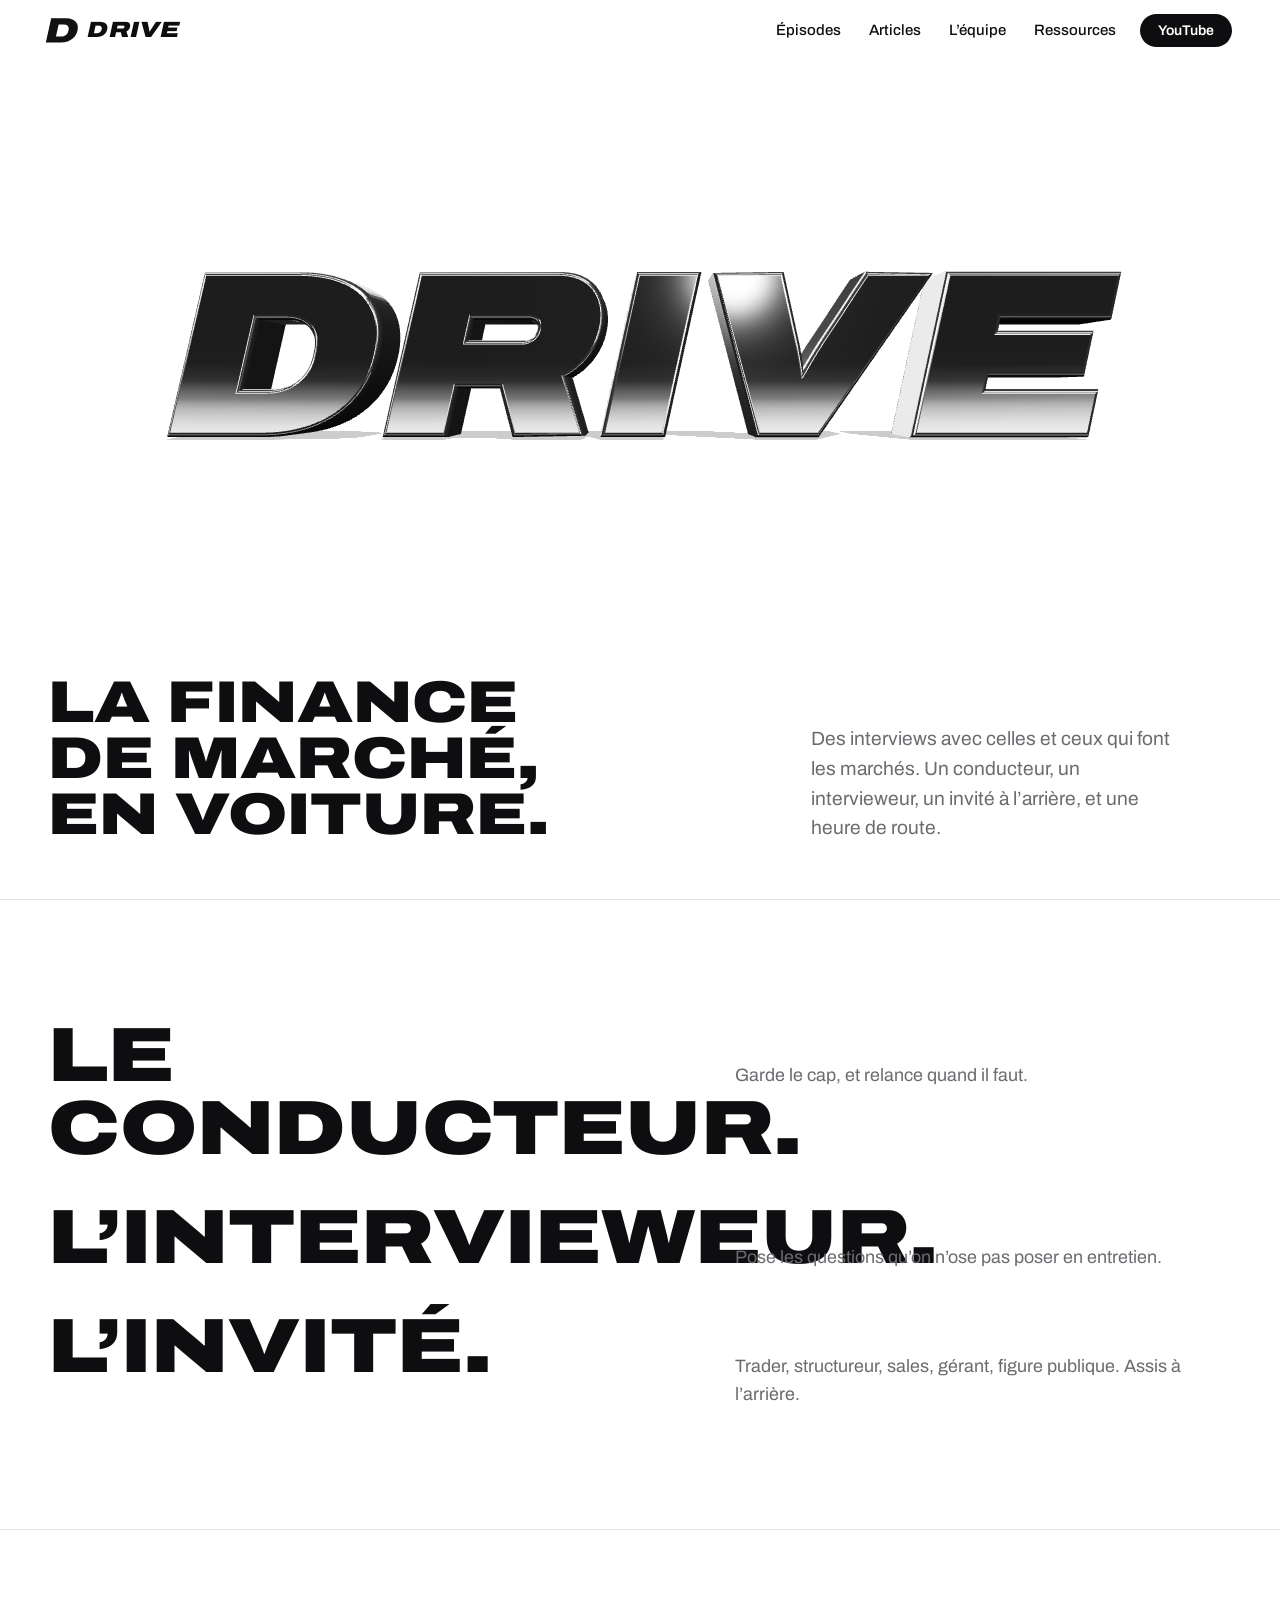
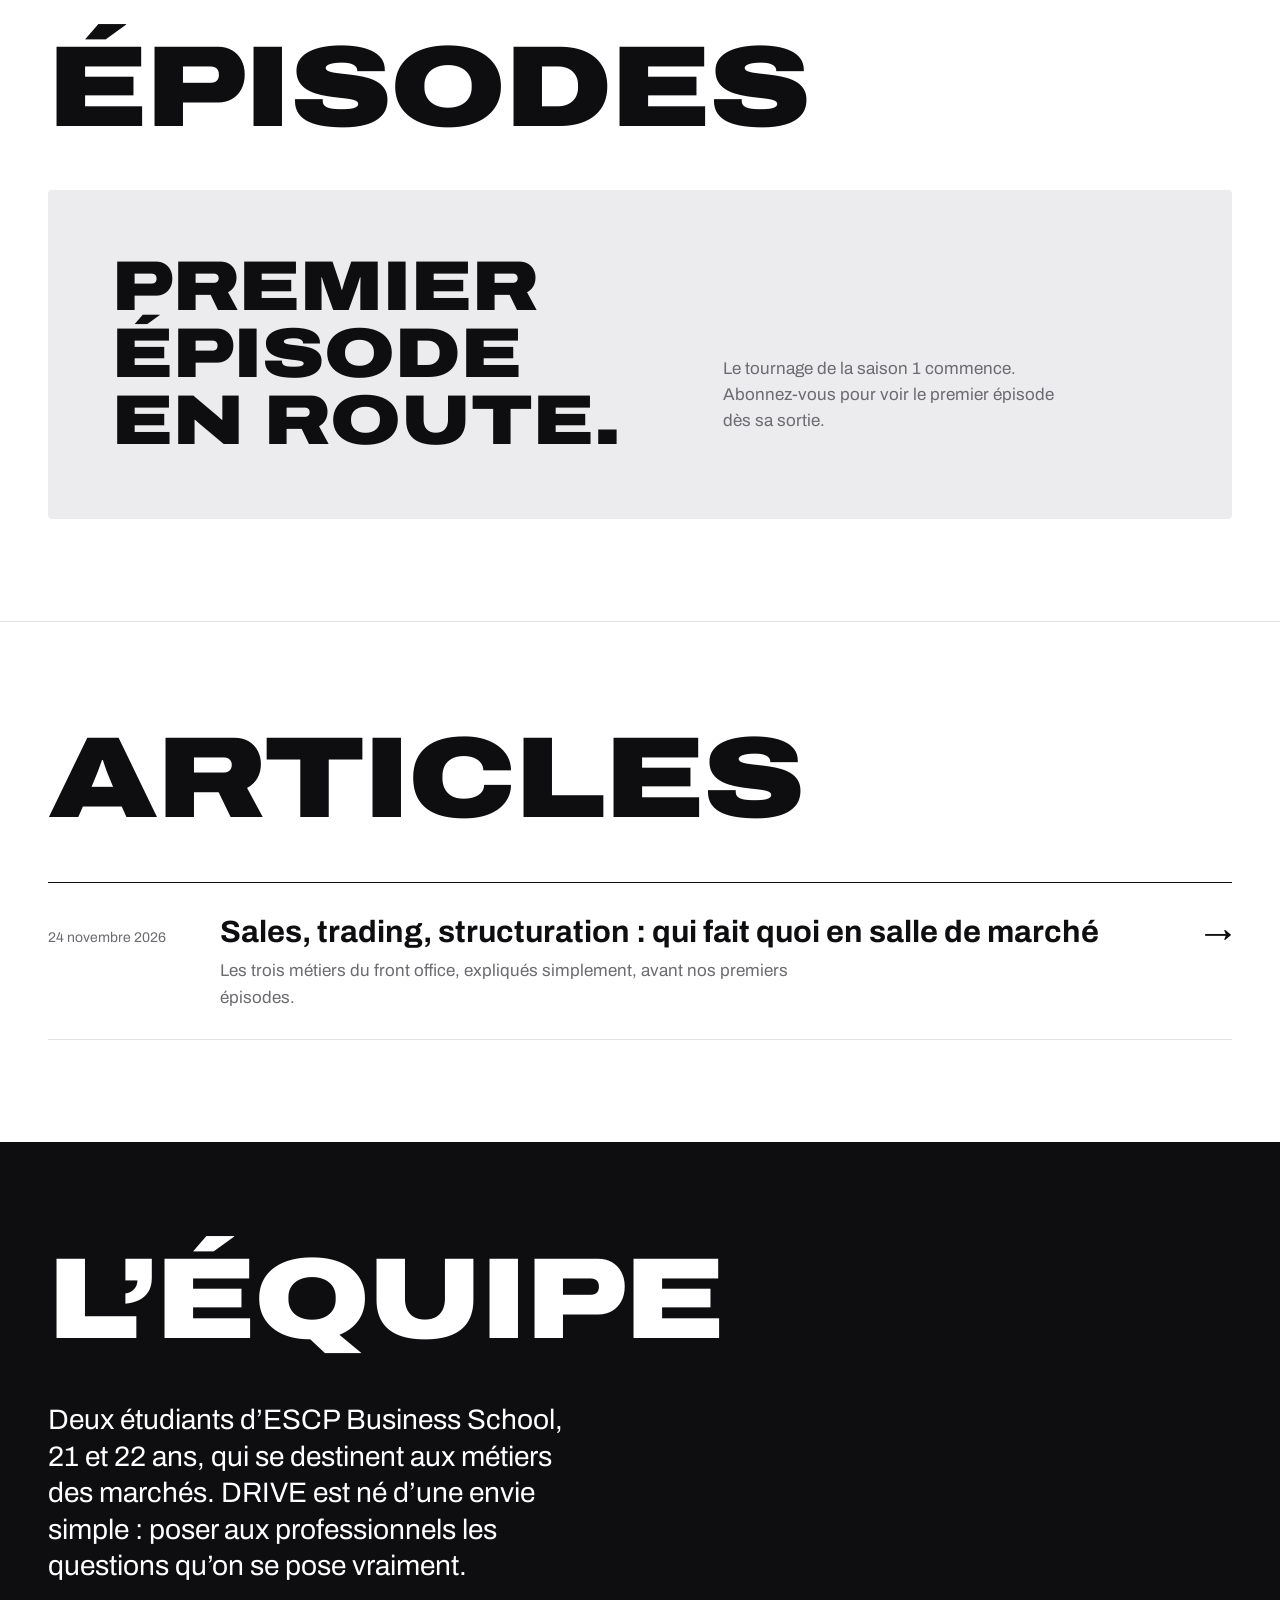
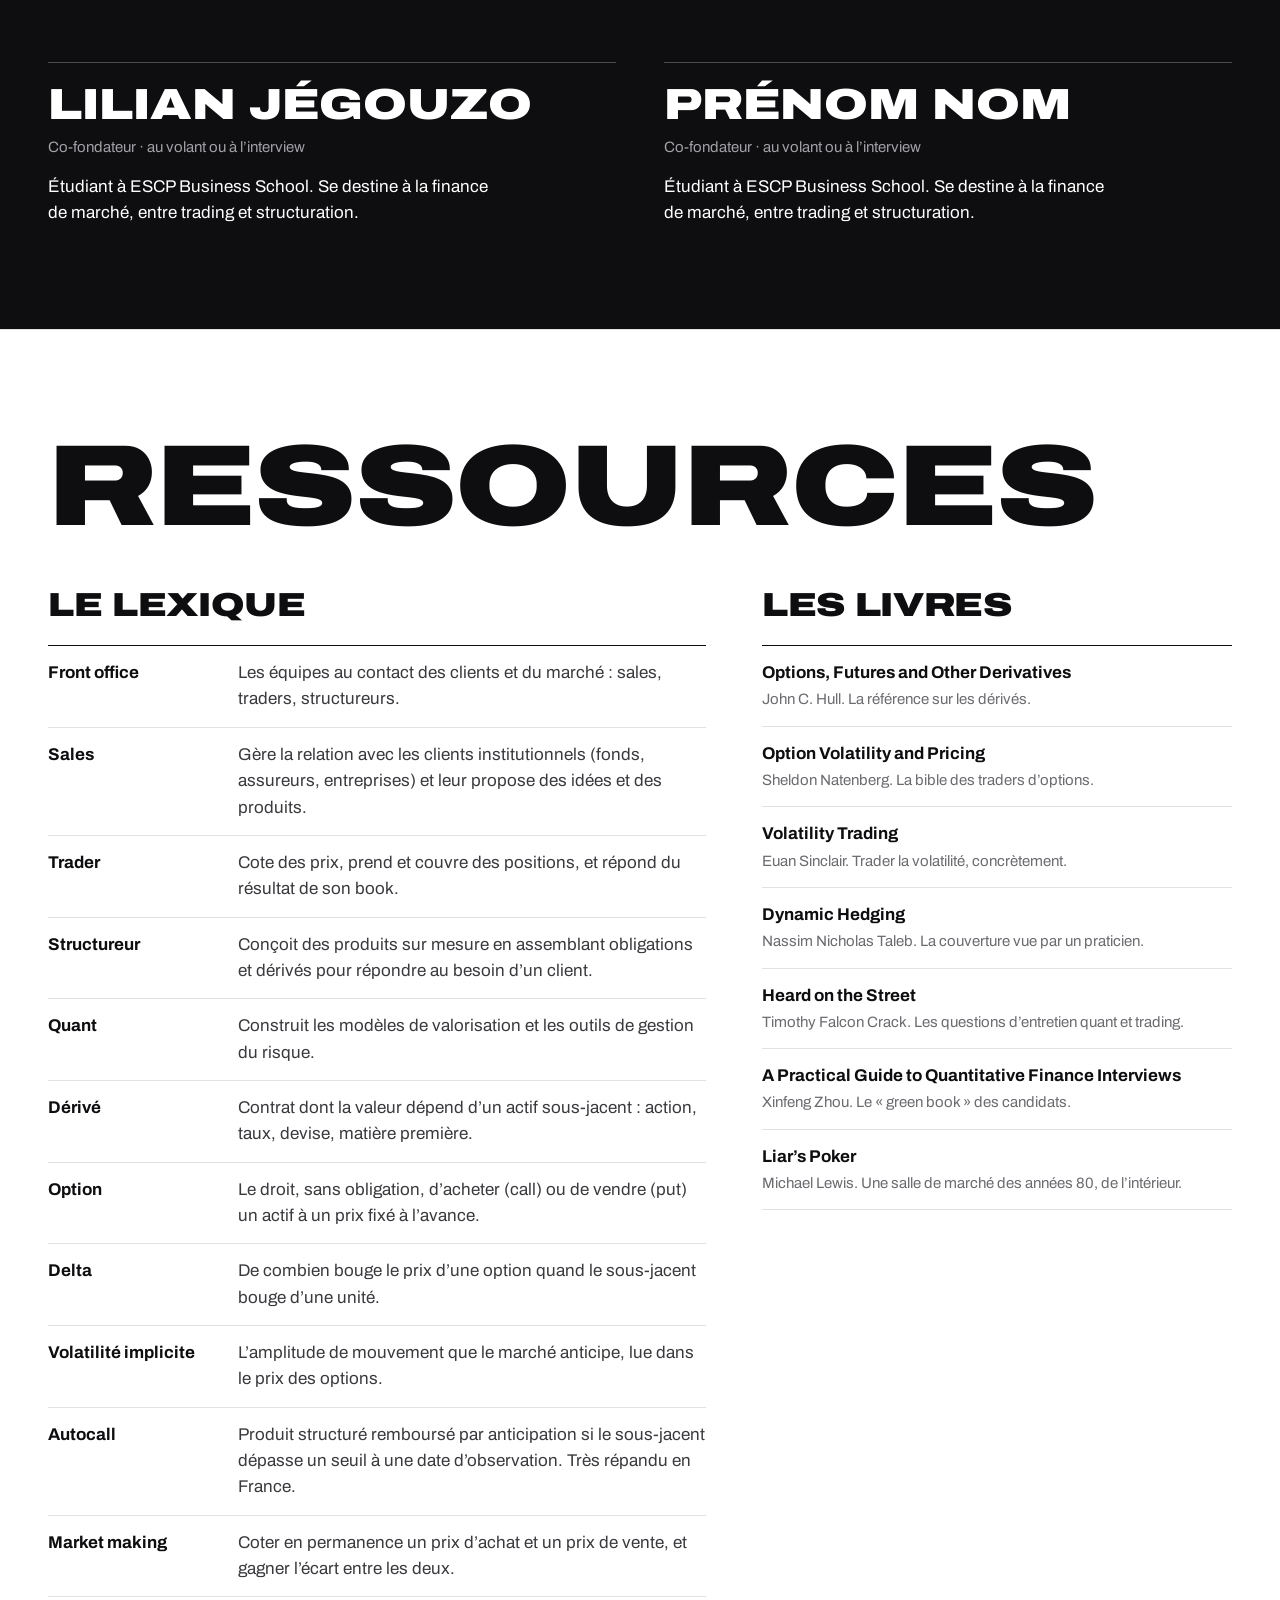
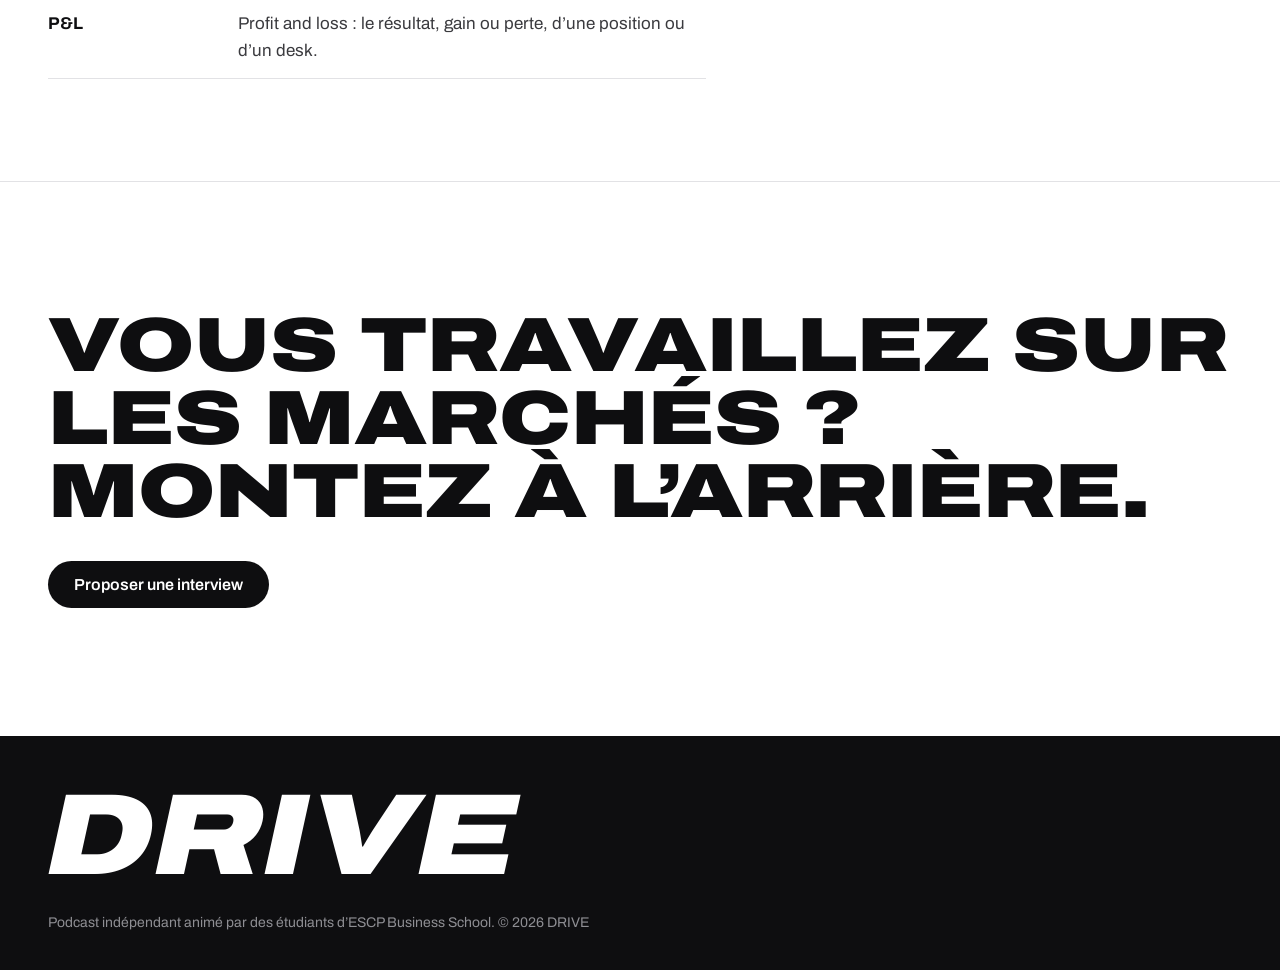
==== index.html @ 0c09c60b "Première version du site DRIVE Co-Authored-By: Claude Opus 5.5 <noreply@anthropic.com> Claude-Sessio" ====
<!doctype html>
<html lang="fr">
<head>
<meta charset="utf-8">
<meta name="viewport" content="width=device-width, initial-scale=1, viewport-fit=cover">
<title>DRIVE · La finance de marché, en voiture</title>
<meta name="description" content="DRIVE, le podcast vidéo tourné en voiture : des interviews avec celles et ceux qui font les marchés financiers. Animé par deux étudiants d’ESCP.">
<meta property="og:type" content="website">
<meta property="og:title" content="DRIVE · La finance de marché, en voiture">
<meta property="og:description" content="Des interviews en voiture avec celles et ceux qui font les marchés financiers.">
<meta property="og:image" content="https://lilian-jegouzo.github.io/drive/assets/og.png">
<meta name="twitter:card" content="summary_large_image">
<meta name="theme-color" content="#ffffff">
<link rel="icon" href="assets/favicon.svg" type="image/svg+xml">
<link rel="preconnect" href="https://fonts.googleapis.com">
<link rel="preconnect" href="https://fonts.gstatic.com" crossorigin>
<link href="https://fonts.googleapis.com/css2?family=Archivo:wdth,wght@62..125,400..900&display=swap" rel="stylesheet">
<link rel="stylesheet" href="style.css">
</head>
<body>

<header class="barre">
  <a class="marque" href="./" aria-label="DRIVE, accueil">
    <img class="marque-d" src="assets/logo-d.svg" alt="" width="34" height="29">
    <span class="marque-mot">DRIVE</span>
  </a>
  <nav class="nav" aria-label="Navigation principale">
    <a href="#episodes">Épisodes</a>
    <a href="#articles">Articles</a>
    <a href="#equipe">L’équipe</a>
    <a href="#ressources">Ressources</a>
  </nav>
  <a class="bouton bouton-noir petit" data-lien="youtube" href="#episodes">YouTube</a>
</header>

<main>
  <section class="hero" aria-labelledby="titre">
    <div id="scene" class="scene" aria-hidden="true"></div>
    <h1 id="titre" class="hero-repli">DRIVE</h1>
    <div class="hero-bas">
      <p class="accroche">La finance<br>de marché,<br>en voiture.</p>
      <p class="hero-texte">Des interviews avec celles et ceux qui font les marchés. Un conducteur, un intervieweur, un invité à l’arrière, et une heure de route.</p>
    </div>
  </section>

  <section class="format">
    <div class="format-ligne"><span class="format-mot">Le conducteur.</span><span class="format-desc">Garde le cap, et relance quand il faut.</span></div>
    <div class="format-ligne"><span class="format-mot">L’intervieweur.</span><span class="format-desc">Pose les questions qu’on n’ose pas poser en entretien.</span></div>
    <div class="format-ligne"><span class="format-mot">L’invité.</span><span class="format-desc">Trader, structureur, sales, gérant, figure publique. Assis à l’arrière.</span></div>
  </section>

  <section id="episodes" class="bloc">
    <div class="bloc-tete">
      <h2>Épisodes</h2>
      <a class="lien-fleche" data-lien="youtube" href="#">Tous les épisodes sur YouTube</a>
    </div>
    <div id="liste-episodes" class="episodes"></div>
  </section>

  <section id="articles" class="bloc">
    <div class="bloc-tete"><h2>Articles</h2></div>
    <div id="liste-articles" class="articles"></div>
  </section>

  <section id="equipe" class="bloc bloc-noir">
    <div class="bloc-tete"><h2>L’équipe</h2></div>
    <p class="equipe-intro">Deux étudiants d’ESCP Business School, 21 et 22 ans, qui se destinent aux métiers des marchés. DRIVE est né d’une envie simple : poser aux professionnels les questions qu’on se pose vraiment.</p>
    <div id="liste-equipe" class="equipe"></div>
  </section>

  <section id="ressources" class="bloc">
    <div class="bloc-tete"><h2>Ressources</h2></div>
    <div class="ressources">
      <div>
        <h3>Le lexique</h3>
        <dl class="lexique">
          <dt>Front office</dt><dd>Les équipes au contact des clients et du marché : sales, traders, structureurs.</dd>
          <dt>Sales</dt><dd>Gère la relation avec les clients institutionnels (fonds, assureurs, entreprises) et leur propose des idées et des produits.</dd>
          <dt>Trader</dt><dd>Cote des prix, prend et couvre des positions, et répond du résultat de son book.</dd>
          <dt>Structureur</dt><dd>Conçoit des produits sur mesure en assemblant obligations et dérivés pour répondre au besoin d’un client.</dd>
          <dt>Quant</dt><dd>Construit les modèles de valorisation et les outils de gestion du risque.</dd>
          <dt>Dérivé</dt><dd>Contrat dont la valeur dépend d’un actif sous-jacent : action, taux, devise, matière première.</dd>
          <dt>Option</dt><dd>Le droit, sans obligation, d’acheter (call) ou de vendre (put) un actif à un prix fixé à l’avance.</dd>
          <dt>Delta</dt><dd>De combien bouge le prix d’une option quand le sous-jacent bouge d’une unité.</dd>
          <dt>Volatilité implicite</dt><dd>L’amplitude de mouvement que le marché anticipe, lue dans le prix des options.</dd>
          <dt>Autocall</dt><dd>Produit structuré remboursé par anticipation si le sous-jacent dépasse un seuil à une date d’observation. Très répandu en France.</dd>
          <dt>Market making</dt><dd>Coter en permanence un prix d’achat et un prix de vente, et gagner l’écart entre les deux.</dd>
          <dt>P&amp;L</dt><dd>Profit and loss : le résultat, gain ou perte, d’une position ou d’un desk.</dd>
        </dl>
      </div>
      <div>
        <h3>Les livres</h3>
        <ul class="livres">
          <li><b>Options, Futures and Other Derivatives</b><span>John C. Hull. La référence sur les dérivés.</span></li>
          <li><b>Option Volatility and Pricing</b><span>Sheldon Natenberg. La bible des traders d’options.</span></li>
          <li><b>Volatility Trading</b><span>Euan Sinclair. Trader la volatilité, concrètement.</span></li>
          <li><b>Dynamic Hedging</b><span>Nassim Nicholas Taleb. La couverture vue par un praticien.</span></li>
          <li><b>Heard on the Street</b><span>Timothy Falcon Crack. Les questions d’entretien quant et trading.</span></li>
          <li><b>A Practical Guide to Quantitative Finance Interviews</b><span>Xinfeng Zhou. Le « green book » des candidats.</span></li>
          <li><b>Liar’s Poker</b><span>Michael Lewis. Une salle de marché des années 80, de l’intérieur.</span></li>
        </ul>
      </div>
    </div>
  </section>

  <section class="invite">
    <p class="invite-titre">Vous travaillez sur les marchés ?<br>Montez à l’arrière.</p>
    <a class="bouton bouton-noir" data-lien="email" data-sujet="Invité DRIVE" href="#">Proposer une interview</a>
  </section>
</main>

<footer class="pied">
  <span class="pied-mot">DRIVE</span>
  <nav class="pied-liens" id="pied-liens" aria-label="Réseaux"></nav>
  <span class="pied-mention">Podcast indépendant animé par des étudiants d’ESCP Business School. © <span id="annee"></span> DRIVE</span>
</footer>

<script src="contenu.js"></script>
<script src="site.js"></script>
<script type="importmap">{"imports":{"three":"./assets/vendor/three.module.min.js"}}</script>
<script type="module" src="hero3d.js"></script>
</body>
</html>
---- style.css ----
/* DRIVE · feuille de style
   Fond blanc, noir profond, Archivo large. Pas de décor : la typo et la 3D portent tout. */
:root{
  --blanc:#fff;
  --noir:#0E0E10;
  --gris:#6B6B70;
  --gris-clair:#ECECEE;
  --trait:#E2E2E5;
  --f:"Archivo","Helvetica Neue",Helvetica,Arial,sans-serif;
  --marge:clamp(16px,4vw,48px);
  --penche:-12.4deg;
}
*{box-sizing:border-box;margin:0;padding:0}
html{scroll-behavior:smooth;-webkit-text-size-adjust:100%}
@media (prefers-reduced-motion:reduce){html{scroll-behavior:auto}}
body{background:var(--blanc);color:var(--noir);font:400 17px/1.55 var(--f);font-stretch:100%;-webkit-font-smoothing:antialiased;overflow-x:hidden}
a{color:inherit}
img{display:block;max-width:100%}
h2,h3,.large{font-stretch:125%;font-weight:900;letter-spacing:-0.01em;line-height:.95;text-transform:uppercase}

/* Barre du haut */
.barre{position:sticky;top:0;z-index:10;display:flex;align-items:center;gap:24px;padding:14px var(--marge);padding-top:calc(14px + env(safe-area-inset-top,0px));background:rgba(255,255,255,.88);backdrop-filter:blur(14px);-webkit-backdrop-filter:blur(14px)}
.marque{display:flex;align-items:center;gap:10px;text-decoration:none}
.marque-d{width:30px;height:auto}
.marque-mot{font-stretch:125%;font-weight:900;font-size:22px;letter-spacing:.01em;line-height:1}
body.logo-vitesse .marque-d,body.logo-vitesse .marque-mot,body.logo-vitesse .pied-mot{transform:skewX(var(--penche))}
.nav{display:flex;gap:28px;margin-left:auto}
.nav a{text-decoration:none;font-weight:500;font-size:15px}
.nav a:hover{text-decoration:underline;text-underline-offset:5px}
@media (max-width:760px){.nav{display:none}.barre .bouton{margin-left:auto}}

.bouton{display:inline-flex;align-items:center;justify-content:center;border-radius:999px;padding:15px 26px;font:600 16px var(--f);text-decoration:none;white-space:nowrap;transition:opacity .2s}
.bouton:hover{opacity:.82}
.bouton-noir{background:var(--noir);color:var(--blanc)}
.bouton-blanc{background:var(--blanc);color:var(--noir)}
.bouton.petit{padding:9px 18px;font-size:14px}
.lien-fleche{font-weight:600;text-underline-offset:5px}
.lien-fleche::after{content:" →"}

/* Haut de page : le DRIVE 3D */
.hero{position:relative;min-height:calc(100svh - 62px);display:flex;flex-direction:column;justify-content:flex-end}
.scene{position:absolute;inset:0;bottom:auto;height:72%}
.scene canvas{display:block;width:100%;height:100%;cursor:grab;touch-action:pan-y}
.scene canvas:active{cursor:grabbing}
.hero-repli{position:absolute;left:0;right:0;top:24%;text-align:center;font-stretch:125%;font-weight:900;font-size:clamp(72px,19vw,300px);line-height:1;letter-spacing:.01em;transition:opacity .6s}
body.logo-vitesse .hero-repli{transform:skewX(var(--penche))}
.hero.pret .hero-repli{opacity:0;clip:rect(0 0 0 0);clip-path:inset(50%);height:1px;overflow:hidden;white-space:nowrap}
.hero-bas{position:relative;display:grid;grid-template-columns:1.7fr 1fr;gap:24px 48px;align-items:end;padding:0 var(--marge) clamp(28px,5vw,56px)}
.accroche{font-stretch:125%;font-weight:900;text-transform:uppercase;font-size:clamp(30px,4.6vw,64px);line-height:.95}
.hero-texte{font-size:clamp(17px,1.5vw,20px);color:var(--gris);max-width:34ch}
@media (max-width:760px){.hero{min-height:auto;padding-top:min(52vw,320px)}.scene{height:min(52vw,320px);top:0}.hero-repli{top:12vw}.hero-bas{grid-template-columns:1fr}}

/* Le format */
.format{padding:clamp(48px,8vw,120px) var(--marge);border-top:1px solid var(--trait)}
.format-ligne{display:grid;grid-template-columns:minmax(0,1.3fr) minmax(0,1fr);gap:8px 40px;align-items:baseline;padding:18px 0}
.format-mot{font-stretch:125%;font-weight:900;text-transform:uppercase;font-size:clamp(32px,6vw,92px);line-height:.95}
.format-desc{color:var(--gris);font-size:clamp(16px,1.4vw,19px)}
@media (max-width:760px){.format-ligne{grid-template-columns:1fr}}

/* Sections */
.bloc{padding:clamp(56px,8vw,112px) var(--marge);border-top:1px solid var(--trait)}
.bloc-tete{display:flex;justify-content:space-between;align-items:baseline;gap:16px;flex-wrap:wrap;margin-bottom:clamp(28px,4vw,48px)}
.bloc-tete h2{font-size:clamp(34px,9vw,120px)}
.bloc-noir{background:var(--noir);color:var(--blanc);border-top:0}

/* Épisodes */
.episodes{display:grid;grid-template-columns:repeat(auto-fill,minmax(min(100%,380px),1fr));gap:40px 24px}
.ep{text-decoration:none;display:block}
.ep-image{aspect-ratio:16/9;background:var(--gris-clair);overflow:hidden;border-radius:4px}
.ep-image img{width:100%;height:100%;object-fit:cover;transition:transform .5s}
.ep:hover .ep-image img{transform:scale(1.03)}
.ep-meta{margin-top:14px;color:var(--gris);font-size:14px}
.ep-titre{font-size:22px;font-weight:700;line-height:1.2;margin-top:4px}
.ep-invite{margin-top:6px}
.bientot{display:grid;grid-template-columns:1.3fr 1fr;gap:32px;align-items:end;background:var(--gris-clair);border-radius:4px;padding:clamp(28px,5vw,64px);grid-column:1/-1}
.bientot-titre{font-stretch:125%;font-weight:900;text-transform:uppercase;font-size:clamp(34px,5.5vw,80px);line-height:.95}
.bientot p{color:var(--gris);margin-bottom:20px;max-width:36ch}
@media (max-width:760px){.bientot{grid-template-columns:1fr}}

/* Articles */
.articles{display:grid;border-top:1px solid var(--noir)}
.art{display:grid;grid-template-columns:140px 1fr auto;gap:8px 32px;align-items:baseline;padding:28px 0;border-bottom:1px solid var(--trait);text-decoration:none}
.art-date{color:var(--gris);font-size:14px}
.art-titre{font-size:clamp(22px,2.4vw,32px);font-weight:700;line-height:1.15}
.art-chapo{color:var(--gris);margin-top:8px;max-width:60ch}
.art-fleche{font-size:28px;transition:transform .2s}
.art:hover .art-fleche{transform:translateX(6px)}
@media (max-width:760px){.art{grid-template-columns:1fr}.art-fleche{display:none}}

/* Équipe */
.equipe-intro{font-size:clamp(20px,2.2vw,30px);line-height:1.3;max-width:34ch;margin-bottom:clamp(40px,6vw,80px)}
.equipe{display:grid;grid-template-columns:repeat(auto-fit,minmax(min(100%,320px),1fr));gap:48px}
.membre{border-top:1px solid rgba(255,255,255,.25);padding-top:20px}
.membre-nom{font-stretch:125%;font-weight:900;text-transform:uppercase;font-size:clamp(28px,3.4vw,44px);line-height:1}
.membre-role{color:#A1A1A6;margin-top:10px;font-size:15px}
.membre-bio{margin-top:14px;max-width:44ch}
.membre a{display:inline-block;margin-top:14px;font-weight:600;text-underline-offset:5px}

/* Ressources */
.ressources{display:grid;grid-template-columns:1.4fr 1fr;gap:56px}
.ressources h3{font-size:clamp(24px,2.6vw,34px);margin-bottom:24px}
.lexique{display:grid;grid-template-columns:minmax(120px,190px) 1fr;border-top:1px solid var(--noir)}
.lexique dt,.lexique dd{padding:14px 0;border-bottom:1px solid var(--trait)}
.lexique dt{font-weight:700;padding-right:16px}
.lexique dd{color:#3A3A3E}
.livres{list-style:none;border-top:1px solid var(--noir)}
.livres li{padding:14px 0;border-bottom:1px solid var(--trait);display:grid;gap:2px}
.livres span{color:var(--gris);font-size:15px}
@media (max-width:900px){.ressources{grid-template-columns:1fr}}
@media (max-width:520px){.lexique{grid-template-columns:1fr}.lexique dt{border-bottom:0;padding-bottom:0}}

/* Devenir invité */
.invite{padding:clamp(64px,10vw,140px) var(--marge);border-top:1px solid var(--trait);display:flex;flex-wrap:wrap;gap:32px;justify-content:space-between;align-items:flex-end}
.invite-titre{font-stretch:125%;font-weight:900;text-transform:uppercase;font-size:clamp(34px,6vw,88px);line-height:.95}

/* Pied de page */
.pied{background:var(--noir);color:var(--blanc);padding:48px var(--marge) calc(36px + env(safe-area-inset-bottom,0px));display:flex;flex-wrap:wrap;gap:24px 40px;align-items:baseline}
.pied-mot{font-stretch:125%;font-weight:900;font-size:clamp(48px,9vw,120px);line-height:.9;display:inline-block}
.pied-liens{display:flex;flex-wrap:wrap;gap:20px;margin-left:auto}
.pied-liens a{text-decoration:none;font-weight:600}
.pied-liens a:hover{text-decoration:underline;text-underline-offset:5px}
.pied-mention{flex-basis:100%;color:#8E8E93;font-size:14px}

/* Page article */
.article{max-width:760px;margin:0 auto;padding:clamp(48px,8vw,96px) var(--marge)}
.article .retour{display:inline-block;margin-bottom:40px;font-weight:600;text-underline-offset:5px}
.article h1{font-stretch:125%;font-weight:900;text-transform:uppercase;font-size:clamp(34px,5.4vw,64px);line-height:.98}
.article .chapo{font-size:clamp(19px,2vw,24px);line-height:1.4;margin-top:28px;color:#3A3A3E}
.article .date{color:var(--gris);margin-top:20px;font-size:14px}
.article h2{font-size:clamp(26px,3vw,36px);margin:56px 0 16px}
.article p{margin-top:16px}
.article ul{margin:16px 0 0 1.2em}
.article li{margin-top:8px}
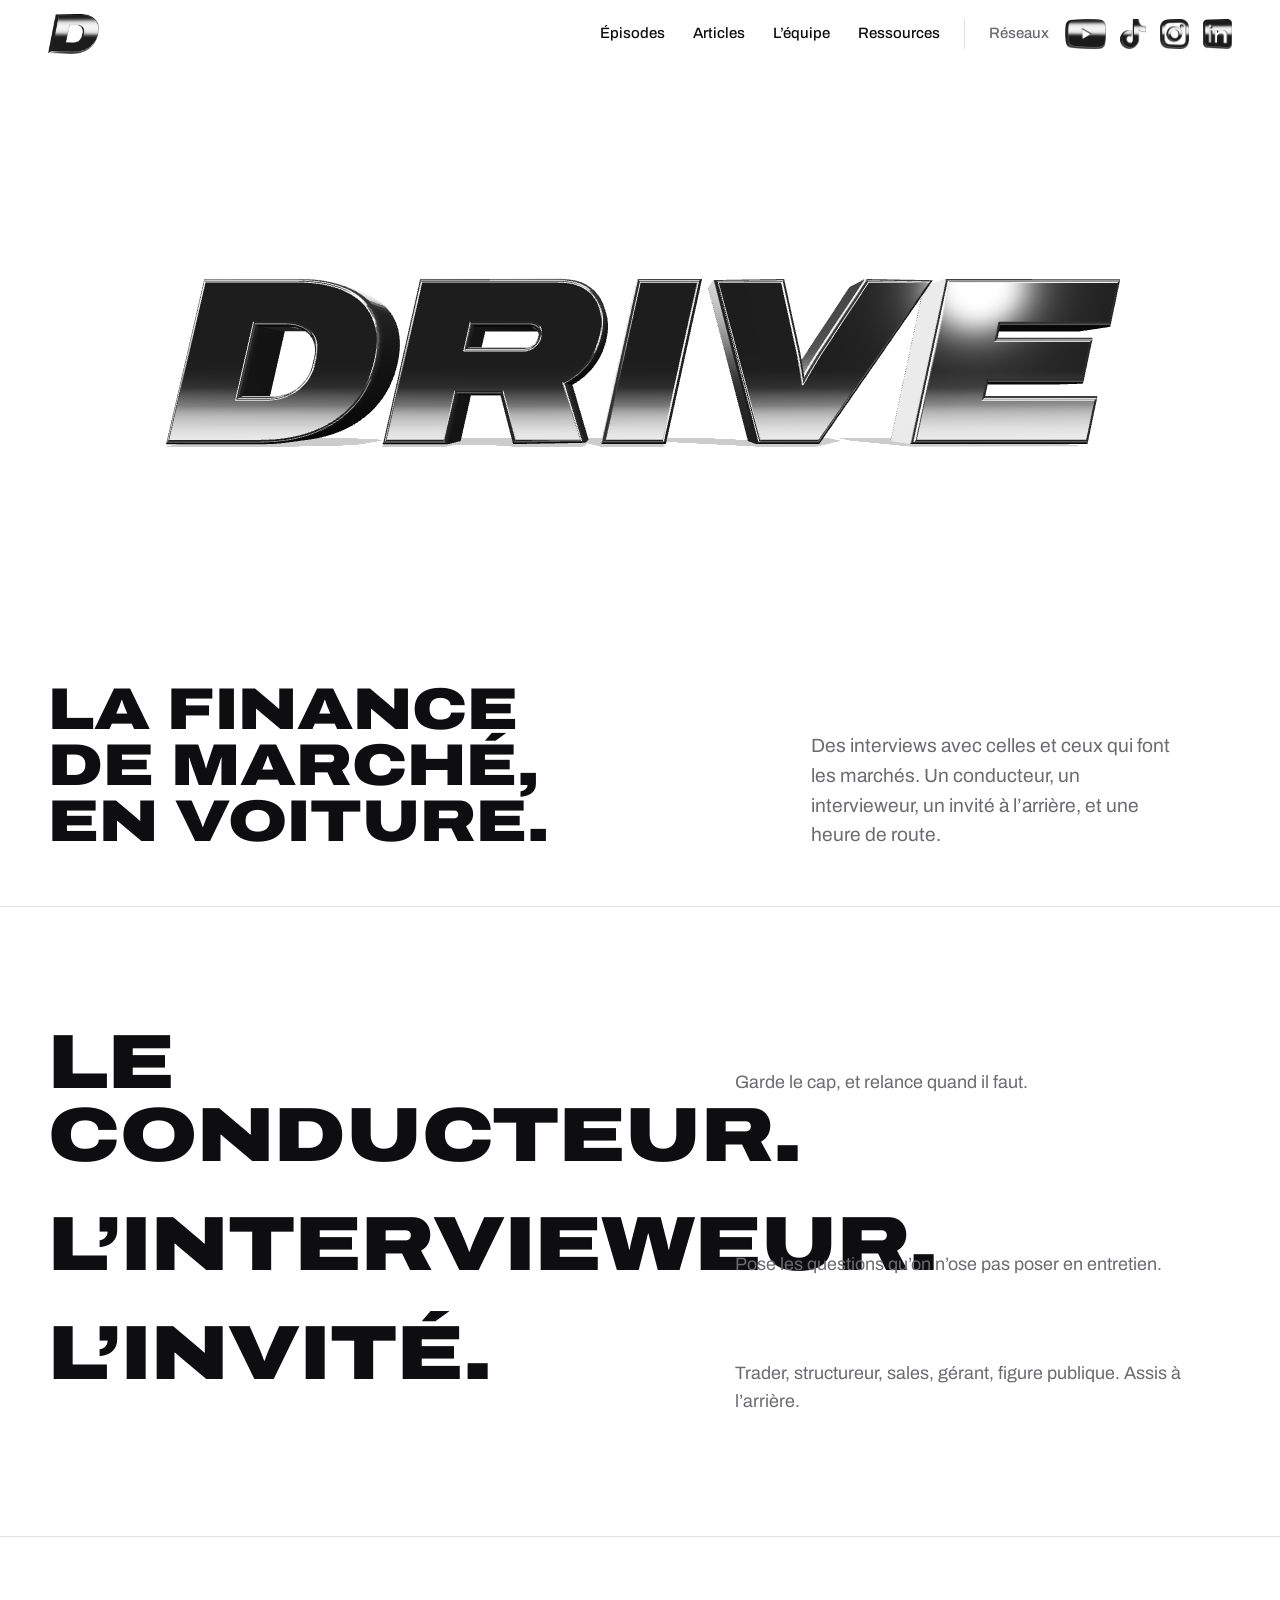
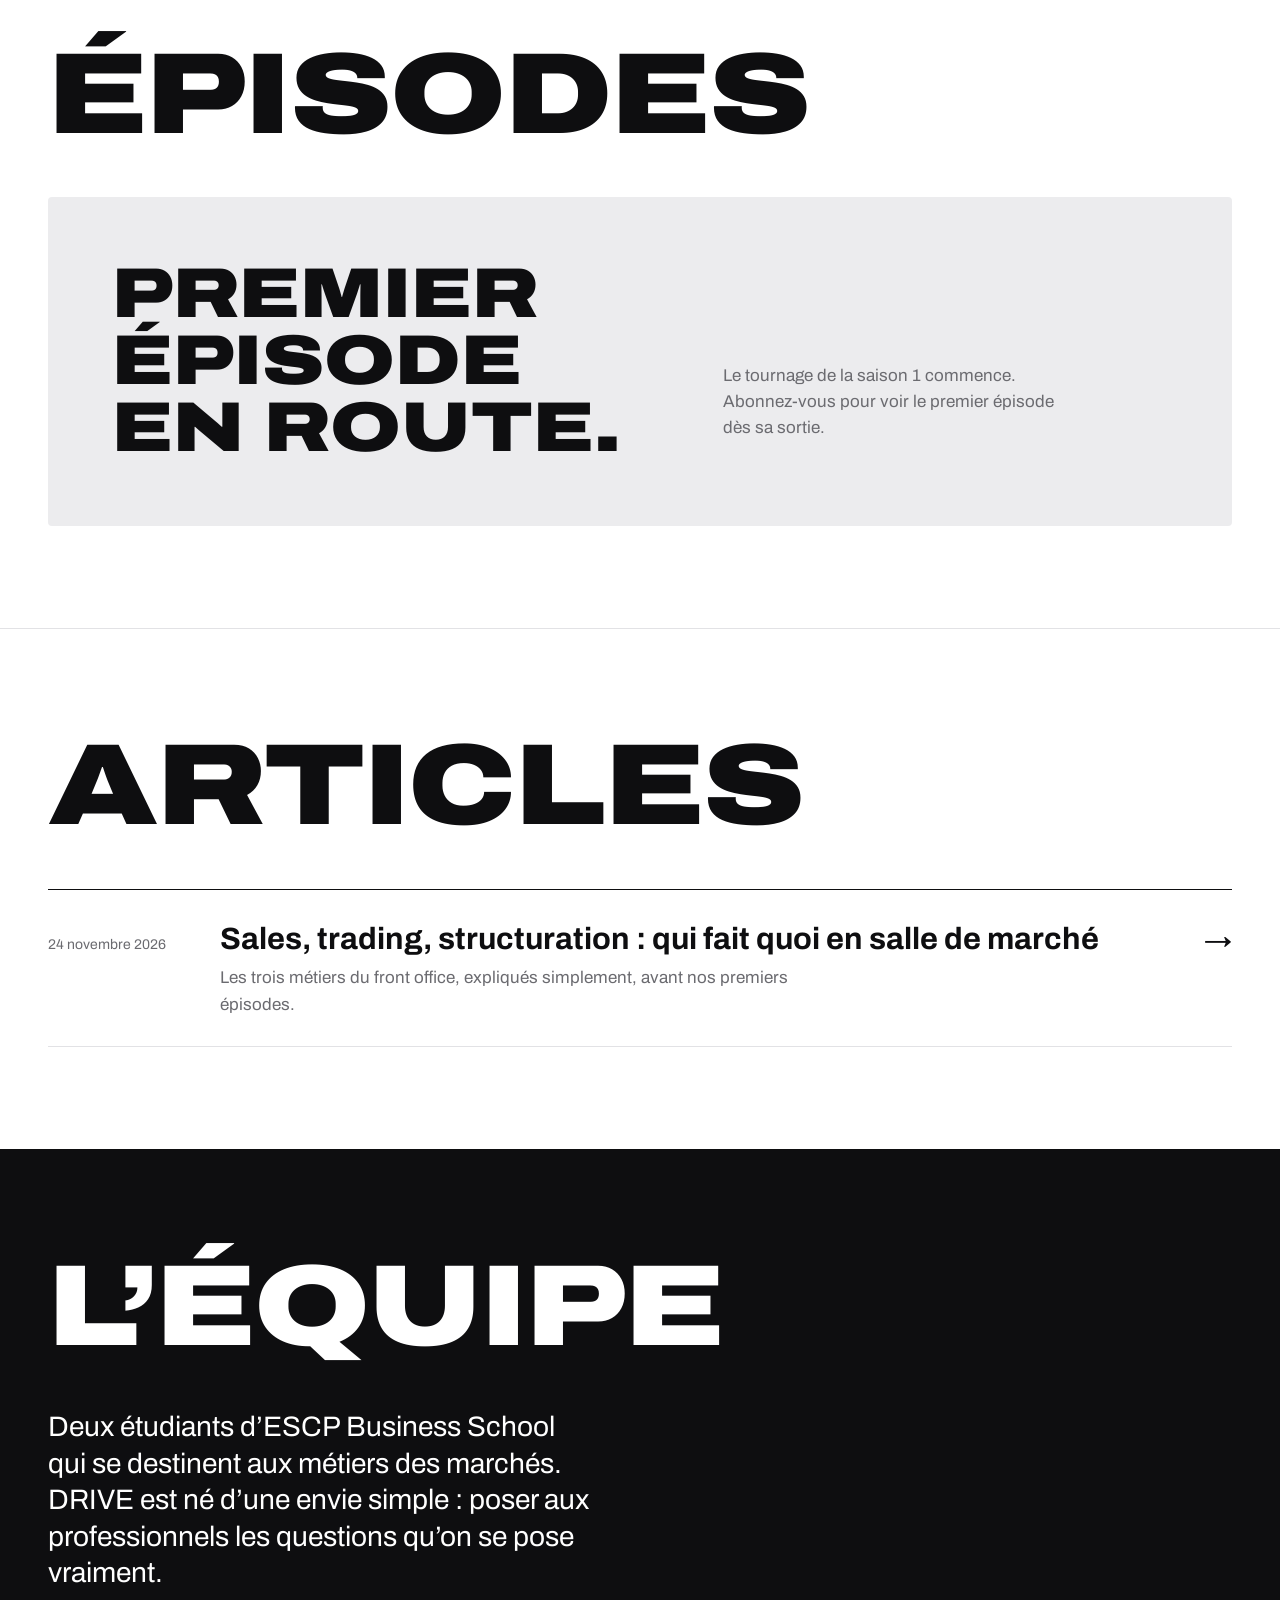
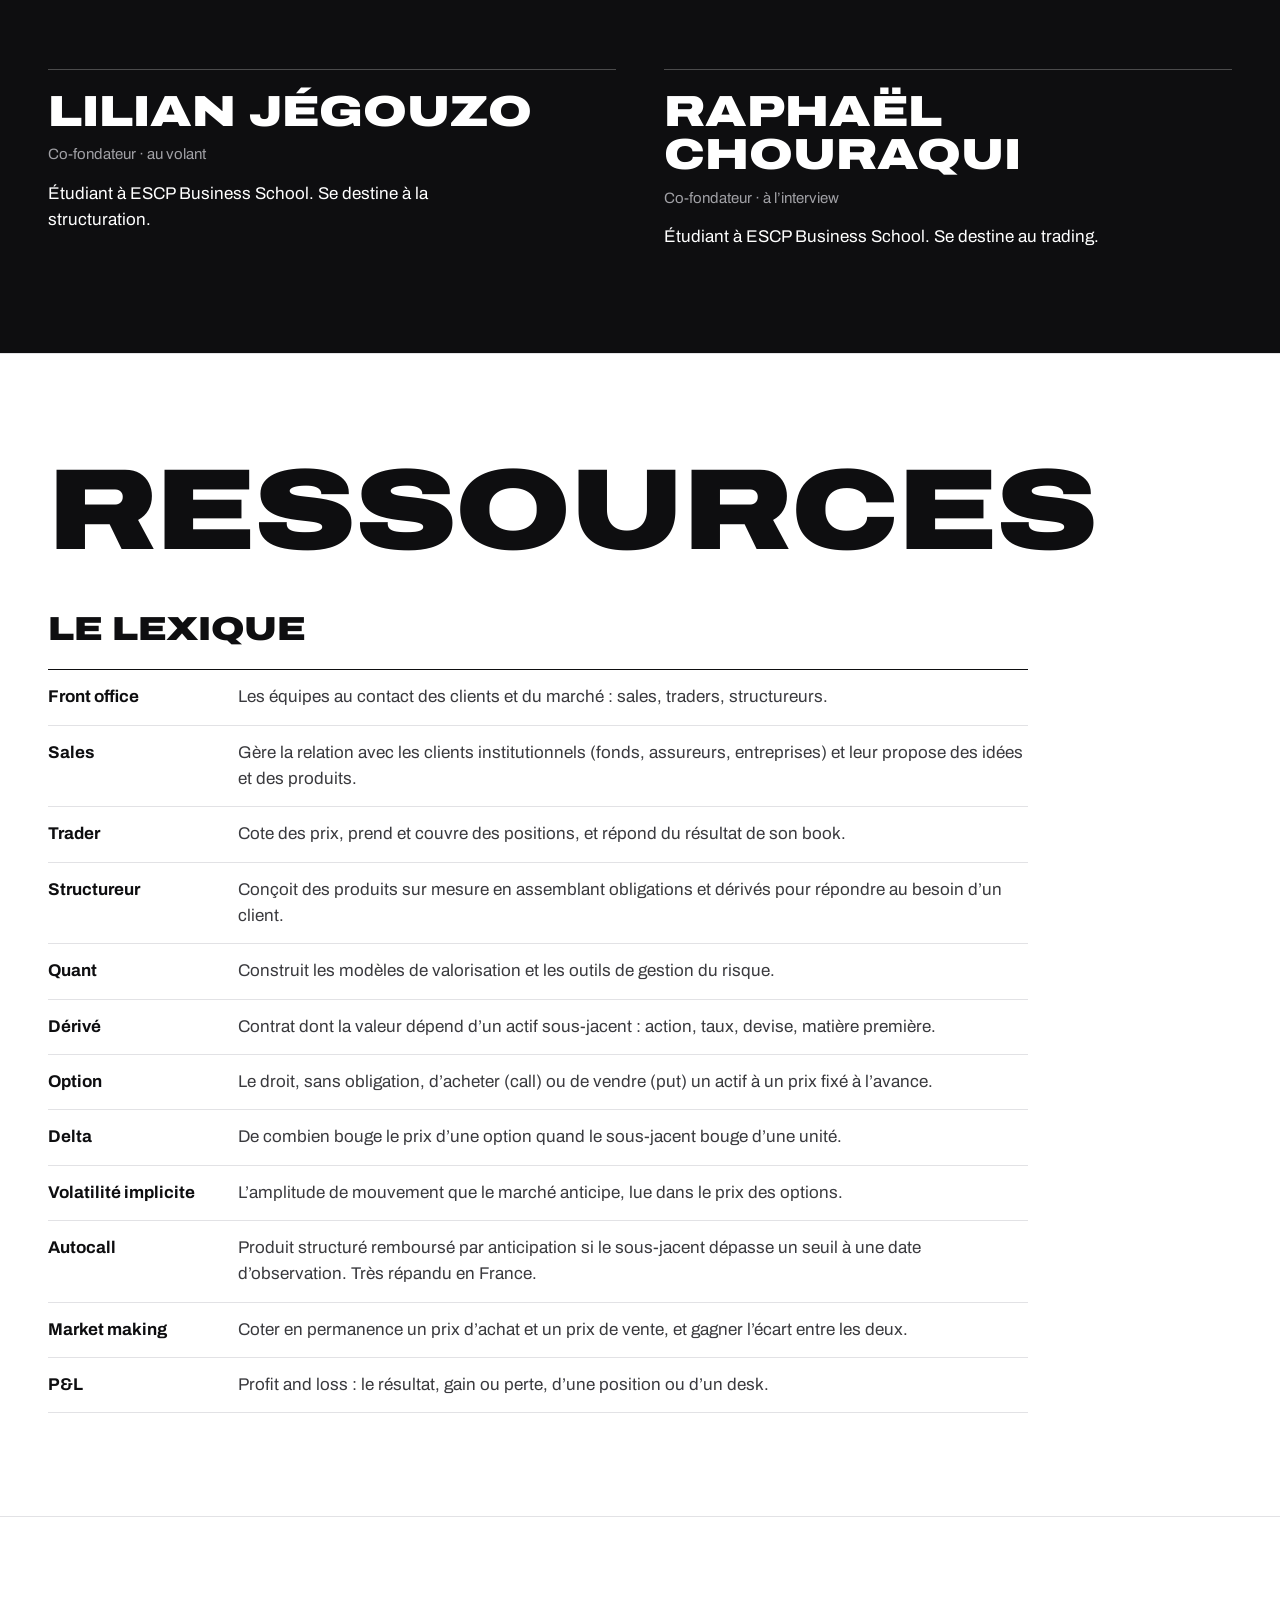
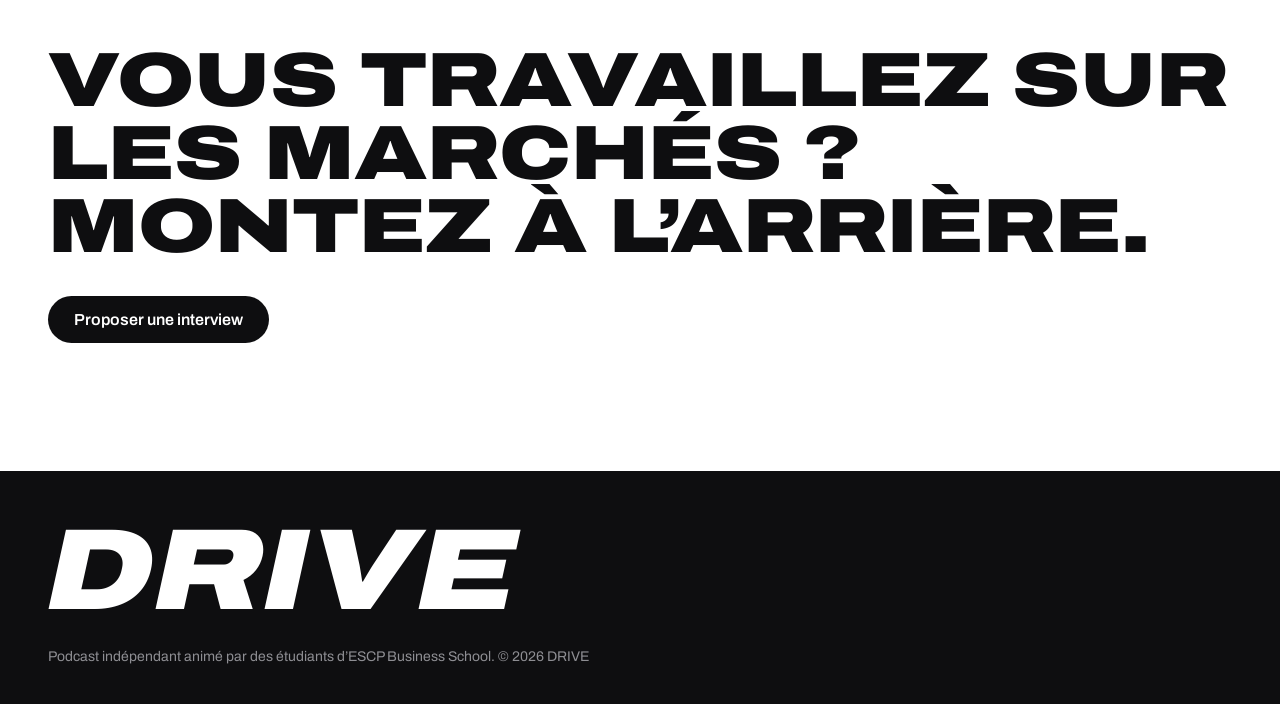
==== commit c6bd0397: "Logo D vitesse 3D, section Réseaux, équipe à jour, retrait des livres Co-Authored-By: Claude Opus 5." ====
--- a/index.html
+++ b/index.html
@@ -21,8 +21,7 @@
 
 <header class="barre">
   <a class="marque" href="./" aria-label="DRIVE, accueil">
-    <img class="marque-d" src="assets/logo-d.svg" alt="" width="34" height="29">
-    <span class="marque-mot">DRIVE</span>
+    <img class="marque-d" src="assets/logos/d-chrome.png" alt="DRIVE" width="54" height="42">
   </a>
   <nav class="nav" aria-label="Navigation principale">
     <a href="#episodes">Épisodes</a>
@@ -30,7 +29,13 @@
     <a href="#equipe">L’équipe</a>
     <a href="#ressources">Ressources</a>
   </nav>
-  <a class="bouton bouton-noir petit" data-lien="youtube" href="#episodes">YouTube</a>
+  <div class="reseaux" aria-label="Réseaux">
+    <span class="reseaux-titre">Réseaux</span>
+    <a class="reseau" data-reseau="youtube" aria-label="YouTube"><img src="assets/logos/youtube-chrome.png" alt="" width="44" height="32"></a>
+    <a class="reseau" data-reseau="tiktok" aria-label="TikTok"><img src="assets/logos/tiktok-chrome.png" alt="" width="28" height="32"></a>
+    <a class="reseau" data-reseau="instagram" aria-label="Instagram"><img src="assets/logos/instagram-chrome.png" alt="" width="31" height="32"></a>
+    <a class="reseau" data-reseau="linkedin" aria-label="LinkedIn"><img src="assets/logos/linkedin-chrome.png" alt="" width="31" height="32"></a>
+  </div>
 </header>
 
 <main>
@@ -64,7 +69,7 @@
 
   <section id="equipe" class="bloc bloc-noir">
     <div class="bloc-tete"><h2>L’équipe</h2></div>
-    <p class="equipe-intro">Deux étudiants d’ESCP Business School, 21 et 22 ans, qui se destinent aux métiers des marchés. DRIVE est né d’une envie simple : poser aux professionnels les questions qu’on se pose vraiment.</p>
+    <p class="equipe-intro">Deux étudiants d’ESCP Business School qui se destinent aux métiers des marchés. DRIVE est né d’une envie simple : poser aux professionnels les questions qu’on se pose vraiment.</p>
     <div id="liste-equipe" class="equipe"></div>
   </section>
 
@@ -88,18 +93,6 @@
           <dt>P&amp;L</dt><dd>Profit and loss : le résultat, gain ou perte, d’une position ou d’un desk.</dd>
         </dl>
       </div>
-      <div>
-        <h3>Les livres</h3>
-        <ul class="livres">
-          <li><b>Options, Futures and Other Derivatives</b><span>John C. Hull. La référence sur les dérivés.</span></li>
-          <li><b>Option Volatility and Pricing</b><span>Sheldon Natenberg. La bible des traders d’options.</span></li>
-          <li><b>Volatility Trading</b><span>Euan Sinclair. Trader la volatilité, concrètement.</span></li>
-          <li><b>Dynamic Hedging</b><span>Nassim Nicholas Taleb. La couverture vue par un praticien.</span></li>
-          <li><b>Heard on the Street</b><span>Timothy Falcon Crack. Les questions d’entretien quant et trading.</span></li>
-          <li><b>A Practical Guide to Quantitative Finance Interviews</b><span>Xinfeng Zhou. Le « green book » des candidats.</span></li>
-          <li><b>Liar’s Poker</b><span>Michael Lewis. Une salle de marché des années 80, de l’intérieur.</span></li>
-        </ul>
-      </div>
     </div>
   </section>
 
--- a/style.css
+++ b/style.css
@@ -21,13 +21,19 @@
 /* Barre du haut */
 .barre{position:sticky;top:0;z-index:10;display:flex;align-items:center;gap:24px;padding:14px var(--marge);padding-top:calc(14px + env(safe-area-inset-top,0px));background:rgba(255,255,255,.88);backdrop-filter:blur(14px);-webkit-backdrop-filter:blur(14px)}
 .marque{display:flex;align-items:center;gap:10px;text-decoration:none}
-.marque-d{width:30px;height:auto}
+.marque-d{height:40px;width:auto}
 .marque-mot{font-stretch:125%;font-weight:900;font-size:22px;letter-spacing:.01em;line-height:1}
-body.logo-vitesse .marque-d,body.logo-vitesse .marque-mot,body.logo-vitesse .pied-mot{transform:skewX(var(--penche))}
+body.logo-vitesse .marque-mot,body.logo-vitesse .pied-mot{transform:skewX(var(--penche))}
 .nav{display:flex;gap:28px;margin-left:auto}
 .nav a{text-decoration:none;font-weight:500;font-size:15px}
 .nav a:hover{text-decoration:underline;text-underline-offset:5px}
-@media (max-width:760px){.nav{display:none}.barre .bouton{margin-left:auto}}
+.reseaux{display:flex;align-items:center;gap:14px;padding-left:24px;border-left:1px solid var(--trait)}
+.reseaux-titre{font-weight:500;font-size:15px;color:var(--gris);margin-right:2px}
+.reseau{display:block;transition:transform .2s}
+.reseau img{height:30px;width:auto}
+a.reseau[href]:hover{transform:translateY(-2px) scale(1.06)}
+.reseau:not([href]){cursor:default}
+@media (max-width:760px){.nav{display:none}.reseaux{margin-left:auto;gap:12px;padding-left:0;border-left:0}.reseaux-titre{display:none}.reseau img{height:26px}}
 
 .bouton{display:inline-flex;align-items:center;justify-content:center;border-radius:999px;padding:15px 26px;font:600 16px var(--f);text-decoration:none;white-space:nowrap;transition:opacity .2s}
 .bouton:hover{opacity:.82}
@@ -97,7 +103,7 @@
 .membre a{display:inline-block;margin-top:14px;font-weight:600;text-underline-offset:5px}
 
 /* Ressources */
-.ressources{display:grid;grid-template-columns:1.4fr 1fr;gap:56px}
+.ressources{display:grid;max-width:980px}
 .ressources h3{font-size:clamp(24px,2.6vw,34px);margin-bottom:24px}
 .lexique{display:grid;grid-template-columns:minmax(120px,190px) 1fr;border-top:1px solid var(--noir)}
 .lexique dt,.lexique dd{padding:14px 0;border-bottom:1px solid var(--trait)}
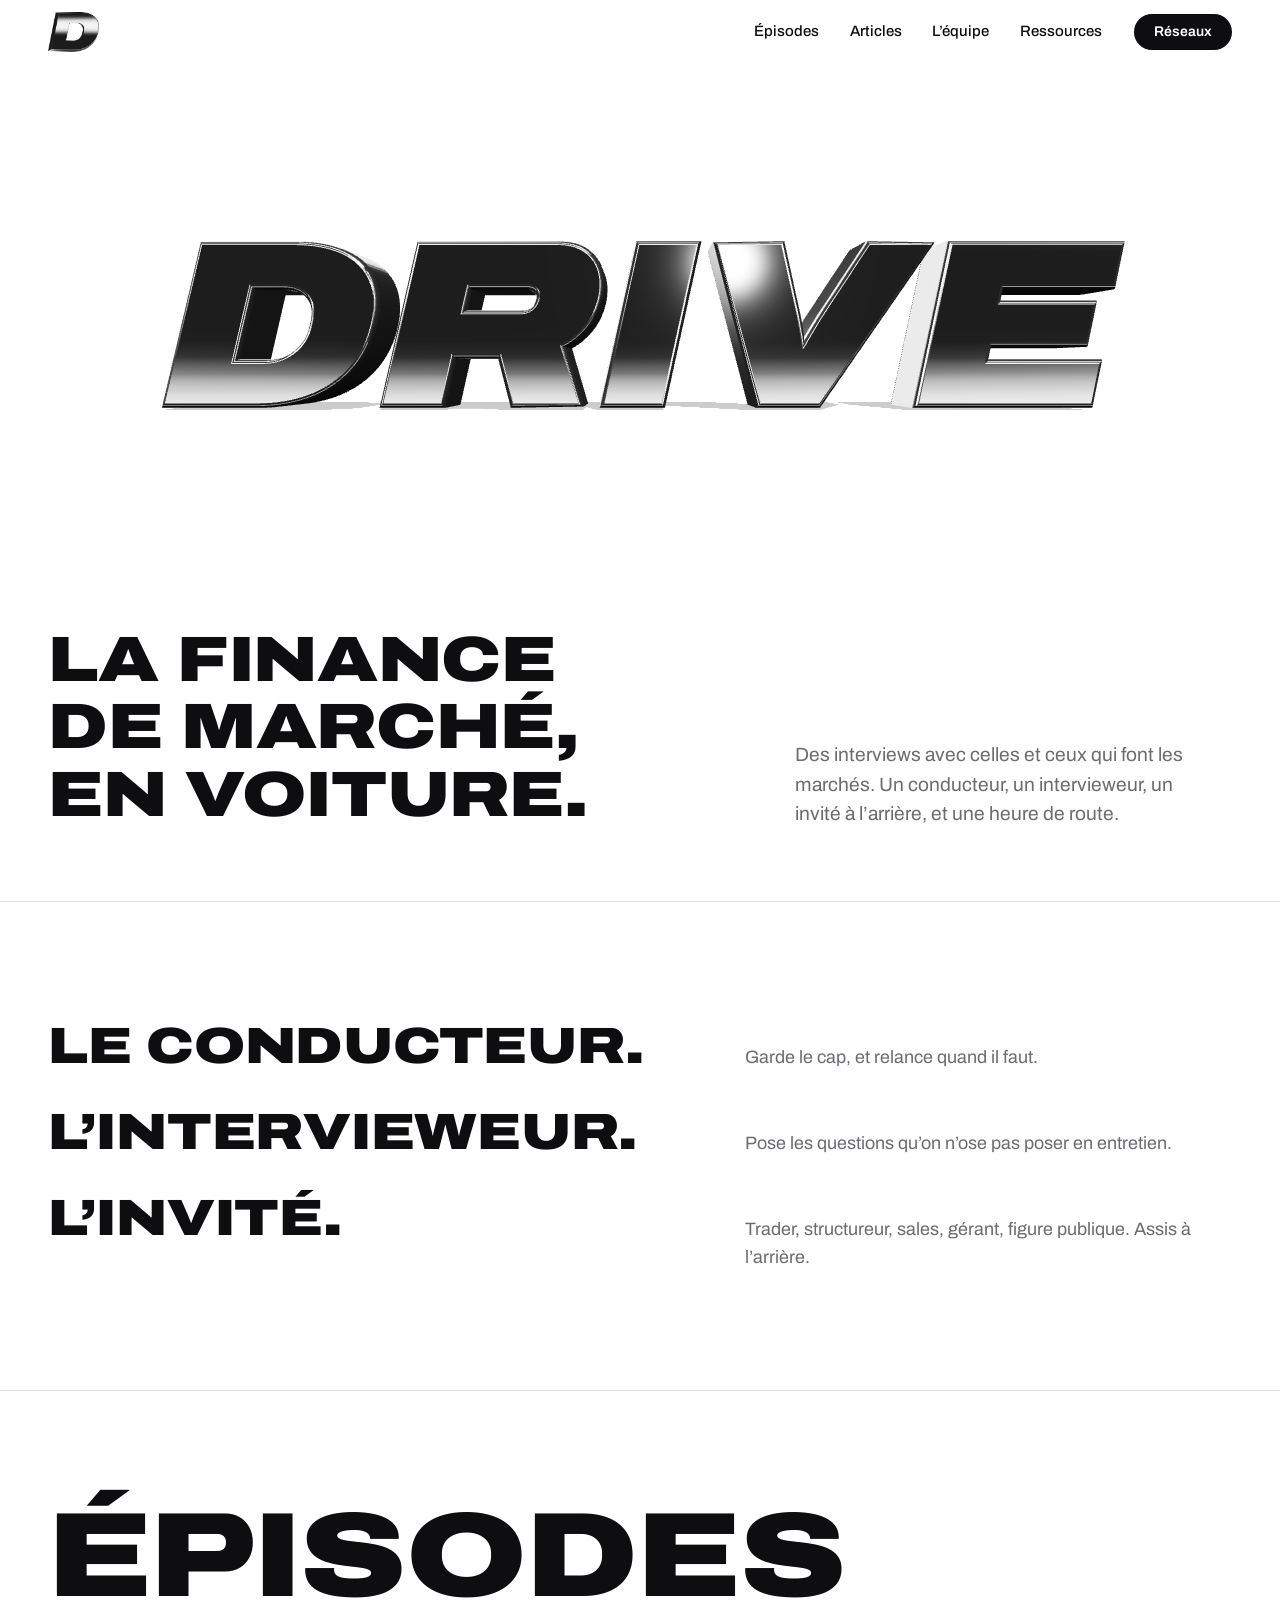
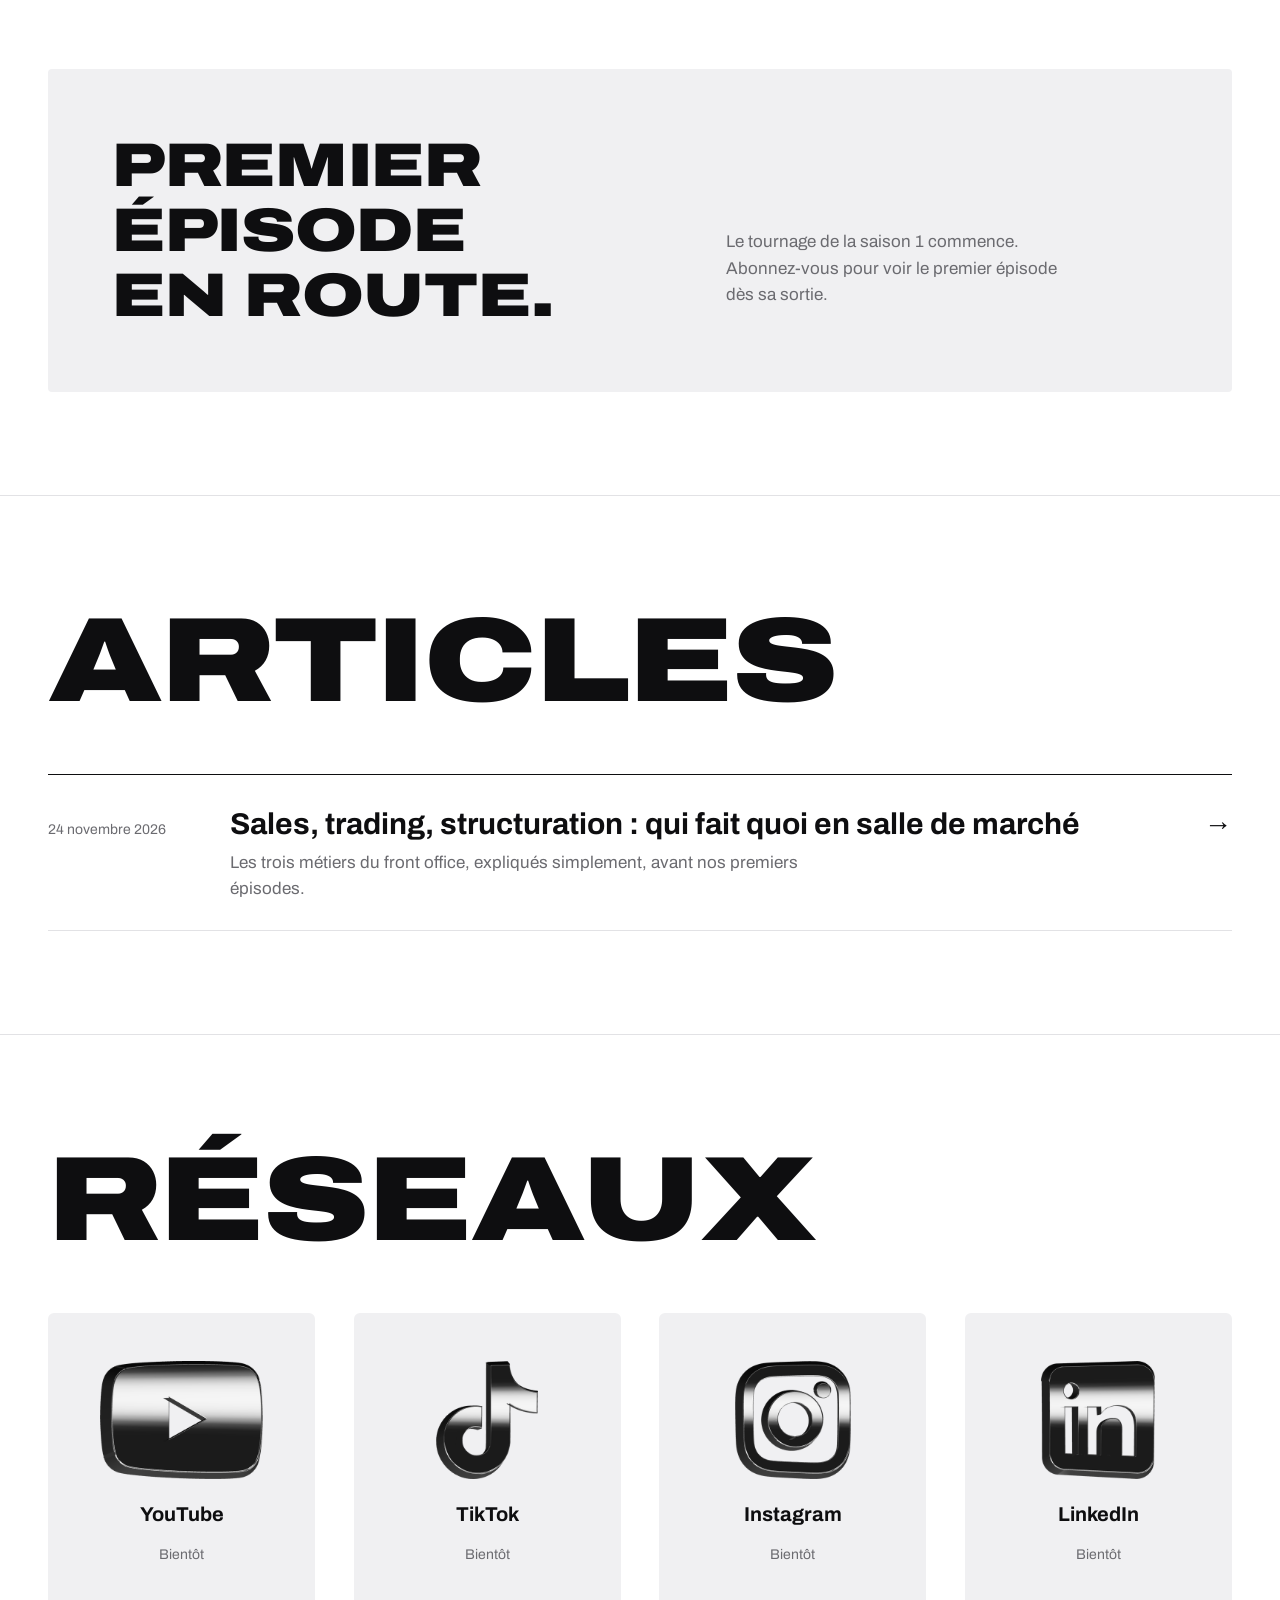
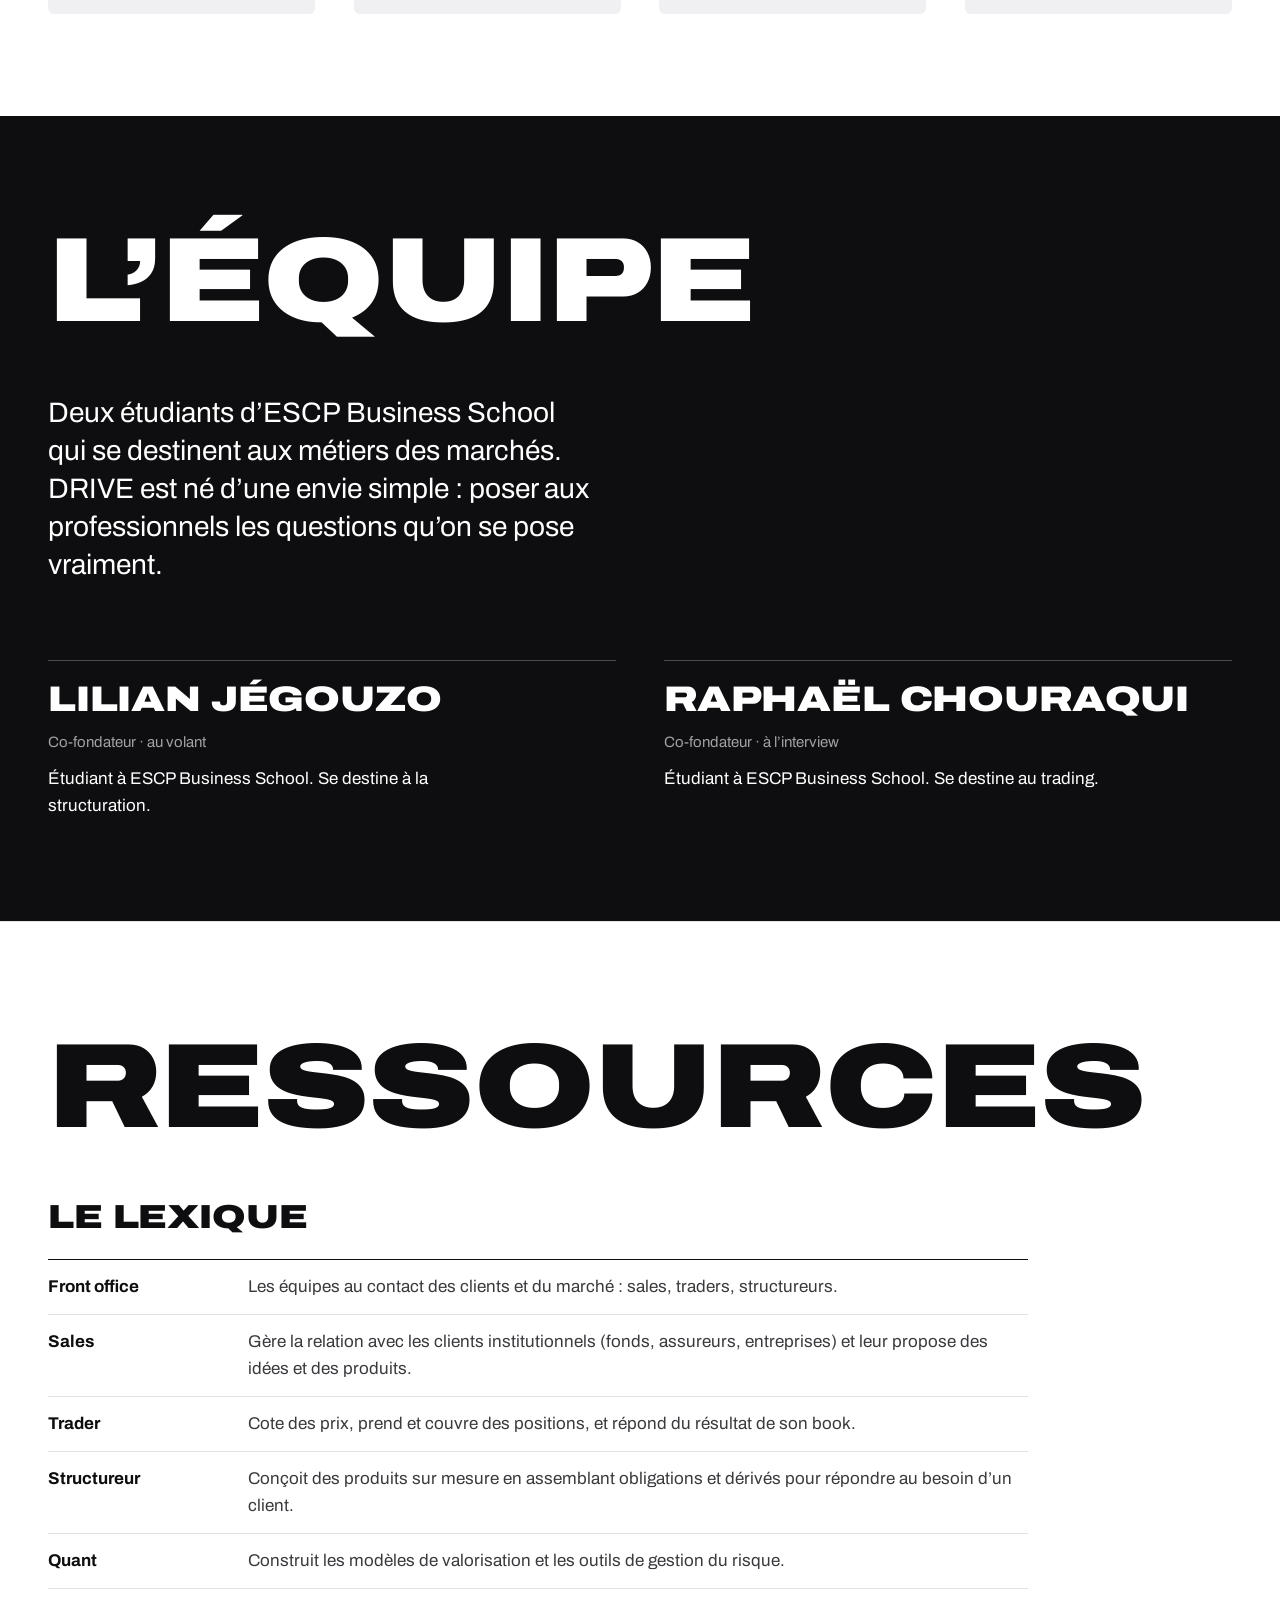
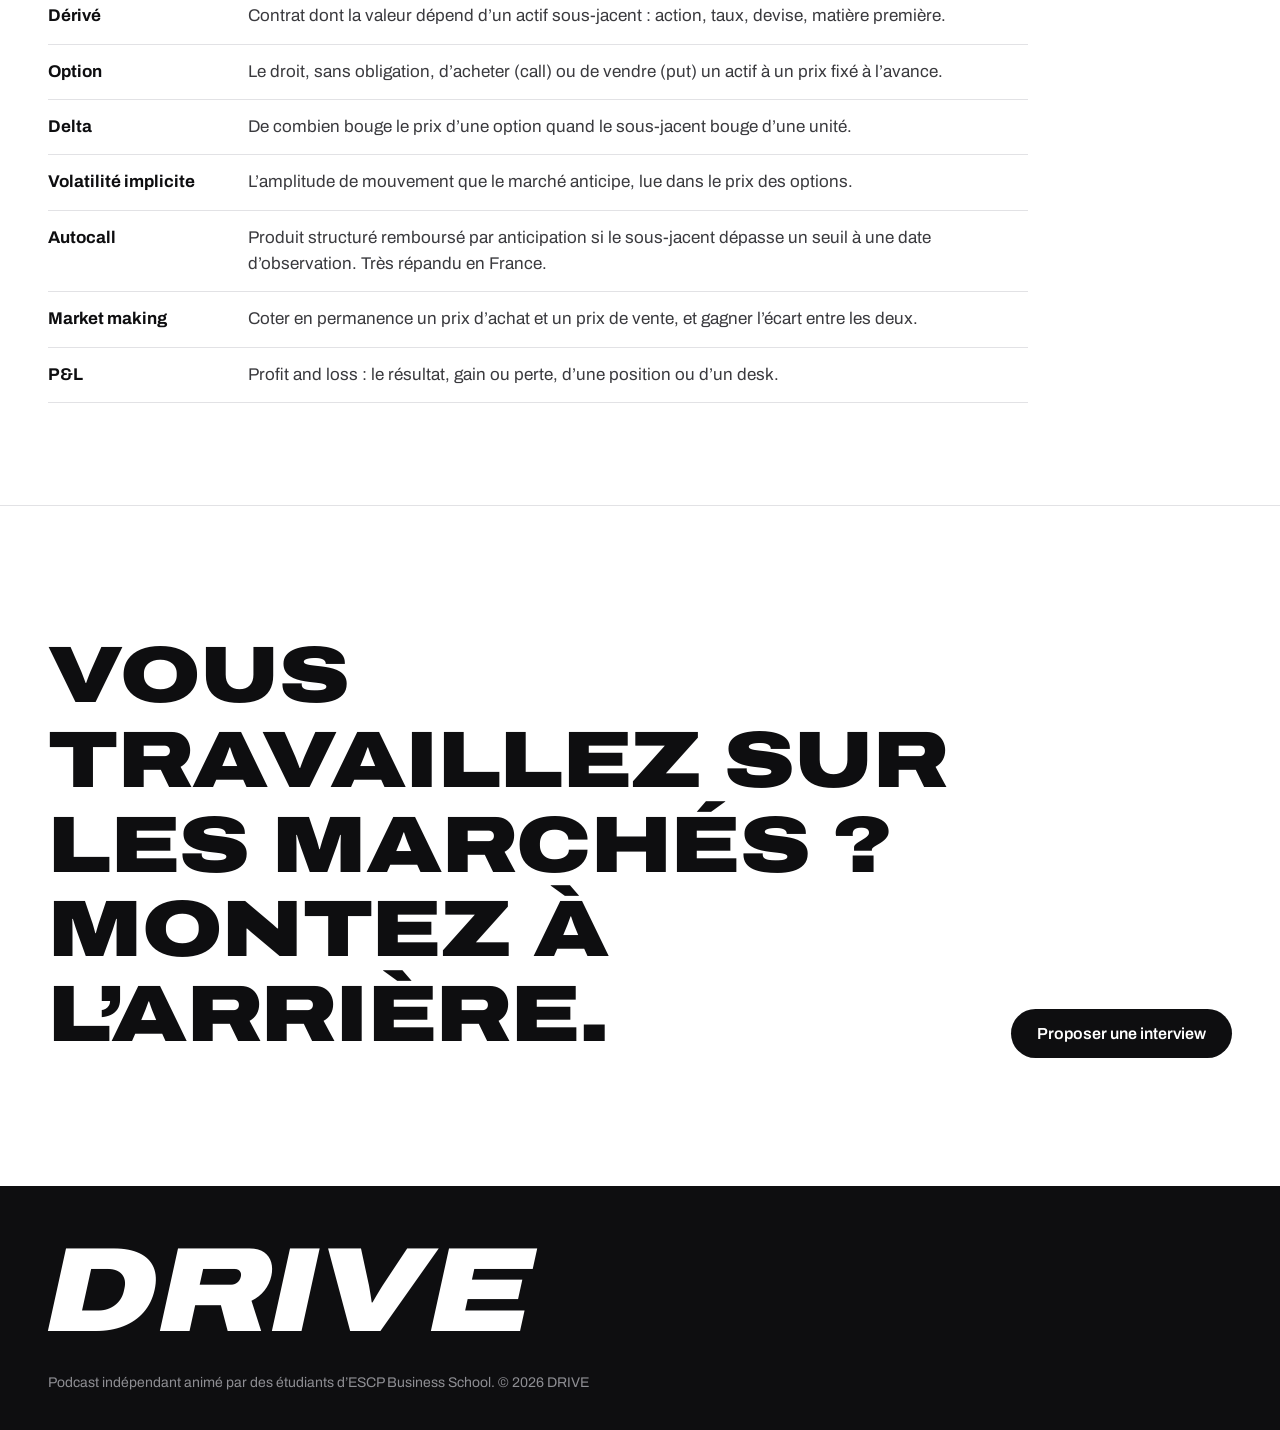
==== commit 89074ba2: "Bouton Réseaux, grande section Réseaux, mise en page sans chevauchement à toutes les largeurs, polic" ====
--- a/index.html
+++ b/index.html
@@ -12,9 +12,7 @@
 <meta name="twitter:card" content="summary_large_image">
 <meta name="theme-color" content="#ffffff">
 <link rel="icon" href="assets/favicon.svg" type="image/svg+xml">
-<link rel="preconnect" href="https://fonts.googleapis.com">
-<link rel="preconnect" href="https://fonts.gstatic.com" crossorigin>
-<link href="https://fonts.googleapis.com/css2?family=Archivo:wdth,wght@62..125,400..900&display=swap" rel="stylesheet">
+<link rel="preload" href="assets/fonts/archivo-variable.woff2" as="font" type="font/woff2" crossorigin>
 <link rel="stylesheet" href="style.css">
 </head>
 <body>
@@ -29,19 +27,15 @@
     <a href="#equipe">L’équipe</a>
     <a href="#ressources">Ressources</a>
   </nav>
-  <div class="reseaux" aria-label="Réseaux">
-    <span class="reseaux-titre">Réseaux</span>
-    <a class="reseau" data-reseau="youtube" aria-label="YouTube"><img src="assets/logos/youtube-chrome.png" alt="" width="44" height="32"></a>
-    <a class="reseau" data-reseau="tiktok" aria-label="TikTok"><img src="assets/logos/tiktok-chrome.png" alt="" width="28" height="32"></a>
-    <a class="reseau" data-reseau="instagram" aria-label="Instagram"><img src="assets/logos/instagram-chrome.png" alt="" width="31" height="32"></a>
-    <a class="reseau" data-reseau="linkedin" aria-label="LinkedIn"><img src="assets/logos/linkedin-chrome.png" alt="" width="31" height="32"></a>
-  </div>
+  <a class="bouton bouton-noir petit" href="#reseaux">Réseaux</a>
 </header>
 
 <main>
   <section class="hero" aria-labelledby="titre">
-    <div id="scene" class="scene" aria-hidden="true"></div>
-    <h1 id="titre" class="hero-repli">DRIVE</h1>
+    <div class="hero-visuel">
+      <div id="scene" class="scene" aria-hidden="true"></div>
+      <h1 id="titre" class="hero-repli">DRIVE</h1>
+    </div>
     <div class="hero-bas">
       <p class="accroche">La finance<br>de marché,<br>en voiture.</p>
       <p class="hero-texte">Des interviews avec celles et ceux qui font les marchés. Un conducteur, un intervieweur, un invité à l’arrière, et une heure de route.</p>
@@ -65,6 +59,16 @@
   <section id="articles" class="bloc">
     <div class="bloc-tete"><h2>Articles</h2></div>
     <div id="liste-articles" class="articles"></div>
+  </section>
+
+  <section id="reseaux" class="bloc">
+    <div class="bloc-tete"><h2>Réseaux</h2></div>
+    <div class="reseaux">
+      <a class="reseau" data-reseau="youtube"><img src="assets/logos/youtube-chrome-grand.png" alt="" width="441" height="320" loading="lazy"><span class="reseau-nom">YouTube</span><span class="reseau-etat">Bientôt</span></a>
+      <a class="reseau" data-reseau="tiktok"><img src="assets/logos/tiktok-chrome-grand.png" alt="" width="276" height="320" loading="lazy"><span class="reseau-nom">TikTok</span><span class="reseau-etat">Bientôt</span></a>
+      <a class="reseau" data-reseau="instagram"><img src="assets/logos/instagram-chrome-grand.png" alt="" width="312" height="320" loading="lazy"><span class="reseau-nom">Instagram</span><span class="reseau-etat">Bientôt</span></a>
+      <a class="reseau" data-reseau="linkedin"><img src="assets/logos/linkedin-chrome-grand.png" alt="" width="308" height="320" loading="lazy"><span class="reseau-nom">LinkedIn</span><span class="reseau-etat">Bientôt</span></a>
+    </div>
   </section>
 
   <section id="equipe" class="bloc bloc-noir">
--- a/style.css
+++ b/style.css
@@ -1,139 +1,151 @@
 /* DRIVE · feuille de style
-   Fond blanc, noir profond, Archivo large. Pas de décor : la typo et la 3D portent tout. */
+   Fond blanc, noir profond, Archivo large. Pas de décor : la typo et la 3D portent tout.
+   Les grands titres sont dimensionnés en cqi (pourcentage de la largeur de leur section),
+   pour que le mot le plus long tienne toujours sur une ligne, du téléphone au grand écran. */
+@font-face{
+  font-family:"Archivo";
+  src:url("assets/fonts/archivo-variable.woff2") format("woff2-variations"),url("assets/fonts/archivo-variable.woff2") format("woff2");
+  font-weight:100 900;font-stretch:62% 125%;font-style:normal;font-display:swap;
+}
 :root{
   --blanc:#fff;
   --noir:#0E0E10;
   --gris:#6B6B70;
-  --gris-clair:#ECECEE;
+  --gris-clair:#F0F0F2;
   --trait:#E2E2E5;
   --f:"Archivo","Helvetica Neue",Helvetica,Arial,sans-serif;
   --marge:clamp(16px,4vw,48px);
   --penche:-12.4deg;
 }
 *{box-sizing:border-box;margin:0;padding:0}
-html{scroll-behavior:smooth;-webkit-text-size-adjust:100%}
+html{scroll-behavior:smooth;-webkit-text-size-adjust:100%;scroll-padding-top:76px}
 @media (prefers-reduced-motion:reduce){html{scroll-behavior:auto}}
-body{background:var(--blanc);color:var(--noir);font:400 17px/1.55 var(--f);font-stretch:100%;-webkit-font-smoothing:antialiased;overflow-x:hidden}
+body{background:var(--blanc);color:var(--noir);font:400 17px/1.55 var(--f);font-stretch:100%;-webkit-font-smoothing:antialiased;overflow-x:hidden;text-rendering:optimizeLegibility}
 a{color:inherit}
-img{display:block;max-width:100%}
-h2,h3,.large{font-stretch:125%;font-weight:900;letter-spacing:-0.01em;line-height:.95;text-transform:uppercase}
+img{display:block;max-width:100%;height:auto}
+main>section,.pied,.article{container-type:inline-size}
+
+/* Grands titres : Archivo Expanded Black, interligne assez haut pour les accents des capitales */
+h2,h3,.accroche,.format-mot,.bientot-titre,.membre-nom,.invite-titre,.pied-mot,.hero-repli,.article h1{
+  font-stretch:125%;font-weight:900;text-transform:uppercase;letter-spacing:-.005em;line-height:1.06;overflow-wrap:break-word}
 
 /* Barre du haut */
-.barre{position:sticky;top:0;z-index:10;display:flex;align-items:center;gap:24px;padding:14px var(--marge);padding-top:calc(14px + env(safe-area-inset-top,0px));background:rgba(255,255,255,.88);backdrop-filter:blur(14px);-webkit-backdrop-filter:blur(14px)}
-.marque{display:flex;align-items:center;gap:10px;text-decoration:none}
+.barre{position:sticky;top:0;z-index:10;display:flex;align-items:center;gap:clamp(16px,3vw,32px);padding:12px var(--marge);padding-top:calc(12px + env(safe-area-inset-top,0px));background:rgba(255,255,255,.9);backdrop-filter:blur(14px);-webkit-backdrop-filter:blur(14px)}
+.marque{display:flex;align-items:center;flex-shrink:0}
 .marque-d{height:40px;width:auto}
-.marque-mot{font-stretch:125%;font-weight:900;font-size:22px;letter-spacing:.01em;line-height:1}
-body.logo-vitesse .marque-mot,body.logo-vitesse .pied-mot{transform:skewX(var(--penche))}
-.nav{display:flex;gap:28px;margin-left:auto}
-.nav a{text-decoration:none;font-weight:500;font-size:15px}
+.nav{display:flex;gap:clamp(16px,2.4vw,32px);margin-left:auto}
+.nav a{text-decoration:none;font-weight:500;font-size:15px;white-space:nowrap}
 .nav a:hover{text-decoration:underline;text-underline-offset:5px}
-.reseaux{display:flex;align-items:center;gap:14px;padding-left:24px;border-left:1px solid var(--trait)}
-.reseaux-titre{font-weight:500;font-size:15px;color:var(--gris);margin-right:2px}
-.reseau{display:block;transition:transform .2s}
-.reseau img{height:30px;width:auto}
-a.reseau[href]:hover{transform:translateY(-2px) scale(1.06)}
-.reseau:not([href]){cursor:default}
-@media (max-width:760px){.nav{display:none}.reseaux{margin-left:auto;gap:12px;padding-left:0;border-left:0}.reseaux-titre{display:none}.reseau img{height:26px}}
+.barre .bouton{flex-shrink:0}
+@media (max-width:820px){.nav{display:none}.barre .bouton{margin-left:auto}}
 
-.bouton{display:inline-flex;align-items:center;justify-content:center;border-radius:999px;padding:15px 26px;font:600 16px var(--f);text-decoration:none;white-space:nowrap;transition:opacity .2s}
+.bouton{display:inline-flex;align-items:center;justify-content:center;border-radius:999px;padding:15px 26px;font:600 16px/1.2 var(--f);text-decoration:none;white-space:nowrap;transition:opacity .2s}
 .bouton:hover{opacity:.82}
 .bouton-noir{background:var(--noir);color:var(--blanc)}
-.bouton-blanc{background:var(--blanc);color:var(--noir)}
-.bouton.petit{padding:9px 18px;font-size:14px}
+.bouton.petit{padding:10px 20px;font-size:14px}
 .lien-fleche{font-weight:600;text-underline-offset:5px}
 .lien-fleche::after{content:" →"}
 
-/* Haut de page : le DRIVE 3D */
-.hero{position:relative;min-height:calc(100svh - 62px);display:flex;flex-direction:column;justify-content:flex-end}
-.scene{position:absolute;inset:0;bottom:auto;height:72%}
+/* Haut de page : le DRIVE 3D, puis l'accroche en dessous (jamais par-dessus) */
+.hero-visuel{position:relative;height:clamp(200px,min(42vw,calc(100svh - 360px)),620px)}
+.scene{position:absolute;inset:0}
 .scene canvas{display:block;width:100%;height:100%;cursor:grab;touch-action:pan-y}
 .scene canvas:active{cursor:grabbing}
-.hero-repli{position:absolute;left:0;right:0;top:24%;text-align:center;font-stretch:125%;font-weight:900;font-size:clamp(72px,19vw,300px);line-height:1;letter-spacing:.01em;transition:opacity .6s}
+.hero-repli{position:absolute;inset:0;display:flex;align-items:center;justify-content:center;font-size:min(260px,15vw);line-height:1;overflow:hidden}
 body.logo-vitesse .hero-repli{transform:skewX(var(--penche))}
-.hero.pret .hero-repli{opacity:0;clip:rect(0 0 0 0);clip-path:inset(50%);height:1px;overflow:hidden;white-space:nowrap}
-.hero-bas{position:relative;display:grid;grid-template-columns:1.7fr 1fr;gap:24px 48px;align-items:end;padding:0 var(--marge) clamp(28px,5vw,56px)}
-.accroche{font-stretch:125%;font-weight:900;text-transform:uppercase;font-size:clamp(30px,4.6vw,64px);line-height:.95}
-.hero-texte{font-size:clamp(17px,1.5vw,20px);color:var(--gris);max-width:34ch}
-@media (max-width:760px){.hero{min-height:auto;padding-top:min(52vw,320px)}.scene{height:min(52vw,320px);top:0}.hero-repli{top:12vw}.hero-bas{grid-template-columns:1fr}}
+.hero.pret .hero-repli{inset:auto;width:1px;height:1px;overflow:hidden;clip-path:inset(50%);white-space:nowrap}
+.hero-bas{display:grid;grid-template-columns:minmax(0,1.6fr) minmax(0,1fr);gap:20px 48px;align-items:end;padding:clamp(8px,2vw,24px) var(--marge) clamp(40px,6vw,72px)}
+.accroche{font-size:min(64px,5.6cqi)}
+.hero-texte{font-size:clamp(16px,1.5vw,20px);color:var(--gris);max-width:36ch}
+@media (max-width:820px){.hero-bas{grid-template-columns:minmax(0,1fr)}.accroche{font-size:min(56px,9.6cqi)}}
 
 /* Le format */
 .format{padding:clamp(48px,8vw,120px) var(--marge);border-top:1px solid var(--trait)}
-.format-ligne{display:grid;grid-template-columns:minmax(0,1.3fr) minmax(0,1fr);gap:8px 40px;align-items:baseline;padding:18px 0}
-.format-mot{font-stretch:125%;font-weight:900;text-transform:uppercase;font-size:clamp(32px,6vw,92px);line-height:.95}
+.format-ligne{display:grid;grid-template-columns:minmax(0,1.35fr) minmax(0,1fr);gap:6px 40px;align-items:baseline;padding:16px 0}
+.format-mot{font-size:min(84px,4.3cqi)}
 .format-desc{color:var(--gris);font-size:clamp(16px,1.4vw,19px)}
-@media (max-width:760px){.format-ligne{grid-template-columns:1fr}}
+@media (max-width:820px){.format-ligne{grid-template-columns:minmax(0,1fr)}.format-mot{font-size:min(60px,7.2cqi)}}
 
 /* Sections */
 .bloc{padding:clamp(56px,8vw,112px) var(--marge);border-top:1px solid var(--trait)}
-.bloc-tete{display:flex;justify-content:space-between;align-items:baseline;gap:16px;flex-wrap:wrap;margin-bottom:clamp(28px,4vw,48px)}
-.bloc-tete h2{font-size:clamp(34px,9vw,120px)}
+.bloc-tete{display:flex;justify-content:space-between;align-items:baseline;gap:12px 24px;flex-wrap:wrap;margin-bottom:clamp(28px,4vw,48px)}
+.bloc-tete h2{font-size:min(120px,10.4cqi)}
 .bloc-noir{background:var(--noir);color:var(--blanc);border-top:0}
 
 /* Épisodes */
-.episodes{display:grid;grid-template-columns:repeat(auto-fill,minmax(min(100%,380px),1fr));gap:40px 24px}
-.ep{text-decoration:none;display:block}
+.episodes{display:grid;grid-template-columns:repeat(auto-fill,minmax(min(100%,340px),1fr));gap:40px 24px}
+.ep{text-decoration:none;display:block;min-width:0}
 .ep-image{aspect-ratio:16/9;background:var(--gris-clair);overflow:hidden;border-radius:4px}
 .ep-image img{width:100%;height:100%;object-fit:cover;transition:transform .5s}
 .ep:hover .ep-image img{transform:scale(1.03)}
 .ep-meta{margin-top:14px;color:var(--gris);font-size:14px}
 .ep-titre{font-size:22px;font-weight:700;line-height:1.2;margin-top:4px}
 .ep-invite{margin-top:6px}
-.bientot{display:grid;grid-template-columns:1.3fr 1fr;gap:32px;align-items:end;background:var(--gris-clair);border-radius:4px;padding:clamp(28px,5vw,64px);grid-column:1/-1}
-.bientot-titre{font-stretch:125%;font-weight:900;text-transform:uppercase;font-size:clamp(34px,5.5vw,80px);line-height:.95}
+.bientot{display:grid;grid-template-columns:minmax(0,1.3fr) minmax(0,1fr);gap:24px 40px;align-items:end;background:var(--gris-clair);border-radius:4px;padding:clamp(24px,5vw,64px);grid-column:1/-1}
+.bientot-titre{font-size:min(72px,5.2cqi)}
 .bientot p{color:var(--gris);margin-bottom:20px;max-width:36ch}
-@media (max-width:760px){.bientot{grid-template-columns:1fr}}
+@media (max-width:820px){.bientot{grid-template-columns:minmax(0,1fr)}.bientot-titre{font-size:min(56px,8.4cqi)}}
 
 /* Articles */
 .articles{display:grid;border-top:1px solid var(--noir)}
-.art{display:grid;grid-template-columns:140px 1fr auto;gap:8px 32px;align-items:baseline;padding:28px 0;border-bottom:1px solid var(--trait);text-decoration:none}
+.art{display:grid;grid-template-columns:150px minmax(0,1fr) auto;gap:8px 32px;align-items:baseline;padding:28px 0;border-bottom:1px solid var(--trait);text-decoration:none}
 .art-date{color:var(--gris);font-size:14px}
-.art-titre{font-size:clamp(22px,2.4vw,32px);font-weight:700;line-height:1.15}
-.art-chapo{color:var(--gris);margin-top:8px;max-width:60ch}
+.art-titre{display:block;font-size:clamp(20px,2.4vw,30px);font-weight:700;line-height:1.2}
+.art-chapo{display:block;color:var(--gris);margin-top:8px;max-width:60ch}
 .art-fleche{font-size:28px;transition:transform .2s}
 .art:hover .art-fleche{transform:translateX(6px)}
-@media (max-width:760px){.art{grid-template-columns:1fr}.art-fleche{display:none}}
+@media (max-width:820px){.art{grid-template-columns:minmax(0,1fr)}.art-fleche{display:none}}
+
+/* Réseaux */
+.reseaux{display:grid;grid-template-columns:repeat(4,minmax(0,1fr));gap:clamp(16px,3vw,40px)}
+.reseau{display:flex;flex-direction:column;align-items:center;gap:14px;padding:clamp(24px,4vw,48px) 12px;border-radius:6px;background:var(--gris-clair);text-decoration:none;text-align:center;transition:transform .25s,background .25s}
+.reseau img{height:clamp(64px,10cqi,130px);width:auto;max-width:100%;object-fit:contain}
+.reseau-nom{font-weight:700;font-size:clamp(16px,1.6vw,20px);margin-top:6px}
+.reseau-etat{color:var(--gris);font-size:14px}
+a.reseau[href]:hover{transform:translateY(-4px);background:#E8E8EB}
+a.reseau[href] .reseau-etat::after{content:" →"}
+.reseau:not([href]){cursor:default}
+@media (max-width:820px){.reseaux{grid-template-columns:repeat(2,minmax(0,1fr))}.reseau img{height:clamp(56px,16cqi,110px)}}
 
 /* Équipe */
-.equipe-intro{font-size:clamp(20px,2.2vw,30px);line-height:1.3;max-width:34ch;margin-bottom:clamp(40px,6vw,80px)}
-.equipe{display:grid;grid-template-columns:repeat(auto-fit,minmax(min(100%,320px),1fr));gap:48px}
-.membre{border-top:1px solid rgba(255,255,255,.25);padding-top:20px}
-.membre-nom{font-stretch:125%;font-weight:900;text-transform:uppercase;font-size:clamp(28px,3.4vw,44px);line-height:1}
-.membre-role{color:#A1A1A6;margin-top:10px;font-size:15px}
-.membre-bio{margin-top:14px;max-width:44ch}
+.equipe-intro{font-size:clamp(19px,2.2vw,30px);line-height:1.35;max-width:34ch;margin-bottom:clamp(40px,6vw,80px)}
+.equipe{display:grid;grid-template-columns:repeat(2,minmax(0,1fr));gap:48px}
+.membre{border-top:1px solid rgba(255,255,255,.25);padding-top:20px;min-width:0}
+.membre-nom{font-size:min(44px,3cqi)}
+.membre-role{color:#A1A1A6;margin-top:12px;font-size:15px}
+.membre-bio{margin-top:12px;max-width:44ch}
 .membre a{display:inline-block;margin-top:14px;font-weight:600;text-underline-offset:5px}
+@media (max-width:820px){.equipe{grid-template-columns:minmax(0,1fr);gap:40px}.membre-nom{font-size:min(40px,7.4cqi)}}
 
 /* Ressources */
-.ressources{display:grid;max-width:980px}
-.ressources h3{font-size:clamp(24px,2.6vw,34px);margin-bottom:24px}
-.lexique{display:grid;grid-template-columns:minmax(120px,190px) 1fr;border-top:1px solid var(--noir)}
+.ressources{max-width:980px}
+.ressources h3{font-size:clamp(22px,2.6vw,34px);margin-bottom:24px}
+.lexique{display:grid;grid-template-columns:minmax(120px,200px) minmax(0,1fr);border-top:1px solid var(--noir)}
 .lexique dt,.lexique dd{padding:14px 0;border-bottom:1px solid var(--trait)}
 .lexique dt{font-weight:700;padding-right:16px}
 .lexique dd{color:#3A3A3E}
-.livres{list-style:none;border-top:1px solid var(--noir)}
-.livres li{padding:14px 0;border-bottom:1px solid var(--trait);display:grid;gap:2px}
-.livres span{color:var(--gris);font-size:15px}
-@media (max-width:900px){.ressources{grid-template-columns:1fr}}
-@media (max-width:520px){.lexique{grid-template-columns:1fr}.lexique dt{border-bottom:0;padding-bottom:0}}
+@media (max-width:560px){.lexique{grid-template-columns:minmax(0,1fr)}.lexique dt{border-bottom:0;padding-bottom:0}}
 
 /* Devenir invité */
 .invite{padding:clamp(64px,10vw,140px) var(--marge);border-top:1px solid var(--trait);display:flex;flex-wrap:wrap;gap:32px;justify-content:space-between;align-items:flex-end}
-.invite-titre{font-stretch:125%;font-weight:900;text-transform:uppercase;font-size:clamp(34px,6vw,88px);line-height:.95}
+.invite-titre{font-size:min(80px,7.6cqi);flex:1 1 600px;min-width:0}
 
 /* Pied de page */
 .pied{background:var(--noir);color:var(--blanc);padding:48px var(--marge) calc(36px + env(safe-area-inset-bottom,0px));display:flex;flex-wrap:wrap;gap:24px 40px;align-items:baseline}
-.pied-mot{font-stretch:125%;font-weight:900;font-size:clamp(48px,9vw,120px);line-height:.9;display:inline-block}
+.pied-mot{font-size:min(120px,16cqi);line-height:.95;display:inline-block}
+body.logo-vitesse .pied-mot{transform:skewX(var(--penche))}
 .pied-liens{display:flex;flex-wrap:wrap;gap:20px;margin-left:auto}
 .pied-liens a{text-decoration:none;font-weight:600}
 .pied-liens a:hover{text-decoration:underline;text-underline-offset:5px}
 .pied-mention{flex-basis:100%;color:#8E8E93;font-size:14px}
 
 /* Page article */
-.article{max-width:760px;margin:0 auto;padding:clamp(48px,8vw,96px) var(--marge)}
+.article{max-width:808px;margin:0 auto;padding:clamp(40px,8vw,96px) var(--marge)}
 .article .retour{display:inline-block;margin-bottom:40px;font-weight:600;text-underline-offset:5px}
-.article h1{font-stretch:125%;font-weight:900;text-transform:uppercase;font-size:clamp(34px,5.4vw,64px);line-height:.98}
-.article .chapo{font-size:clamp(19px,2vw,24px);line-height:1.4;margin-top:28px;color:#3A3A3E}
+.article h1{font-size:min(56px,6.6cqi)}
+.article .chapo{font-size:clamp(18px,2vw,23px);line-height:1.45;margin-top:28px;color:#3A3A3E}
 .article .date{color:var(--gris);margin-top:20px;font-size:14px}
-.article h2{font-size:clamp(26px,3vw,36px);margin:56px 0 16px}
+.article h2{font-size:min(34px,6cqi);margin:56px 0 16px}
 .article p{margin-top:16px}
 .article ul{margin:16px 0 0 1.2em}
 .article li{margin-top:8px}
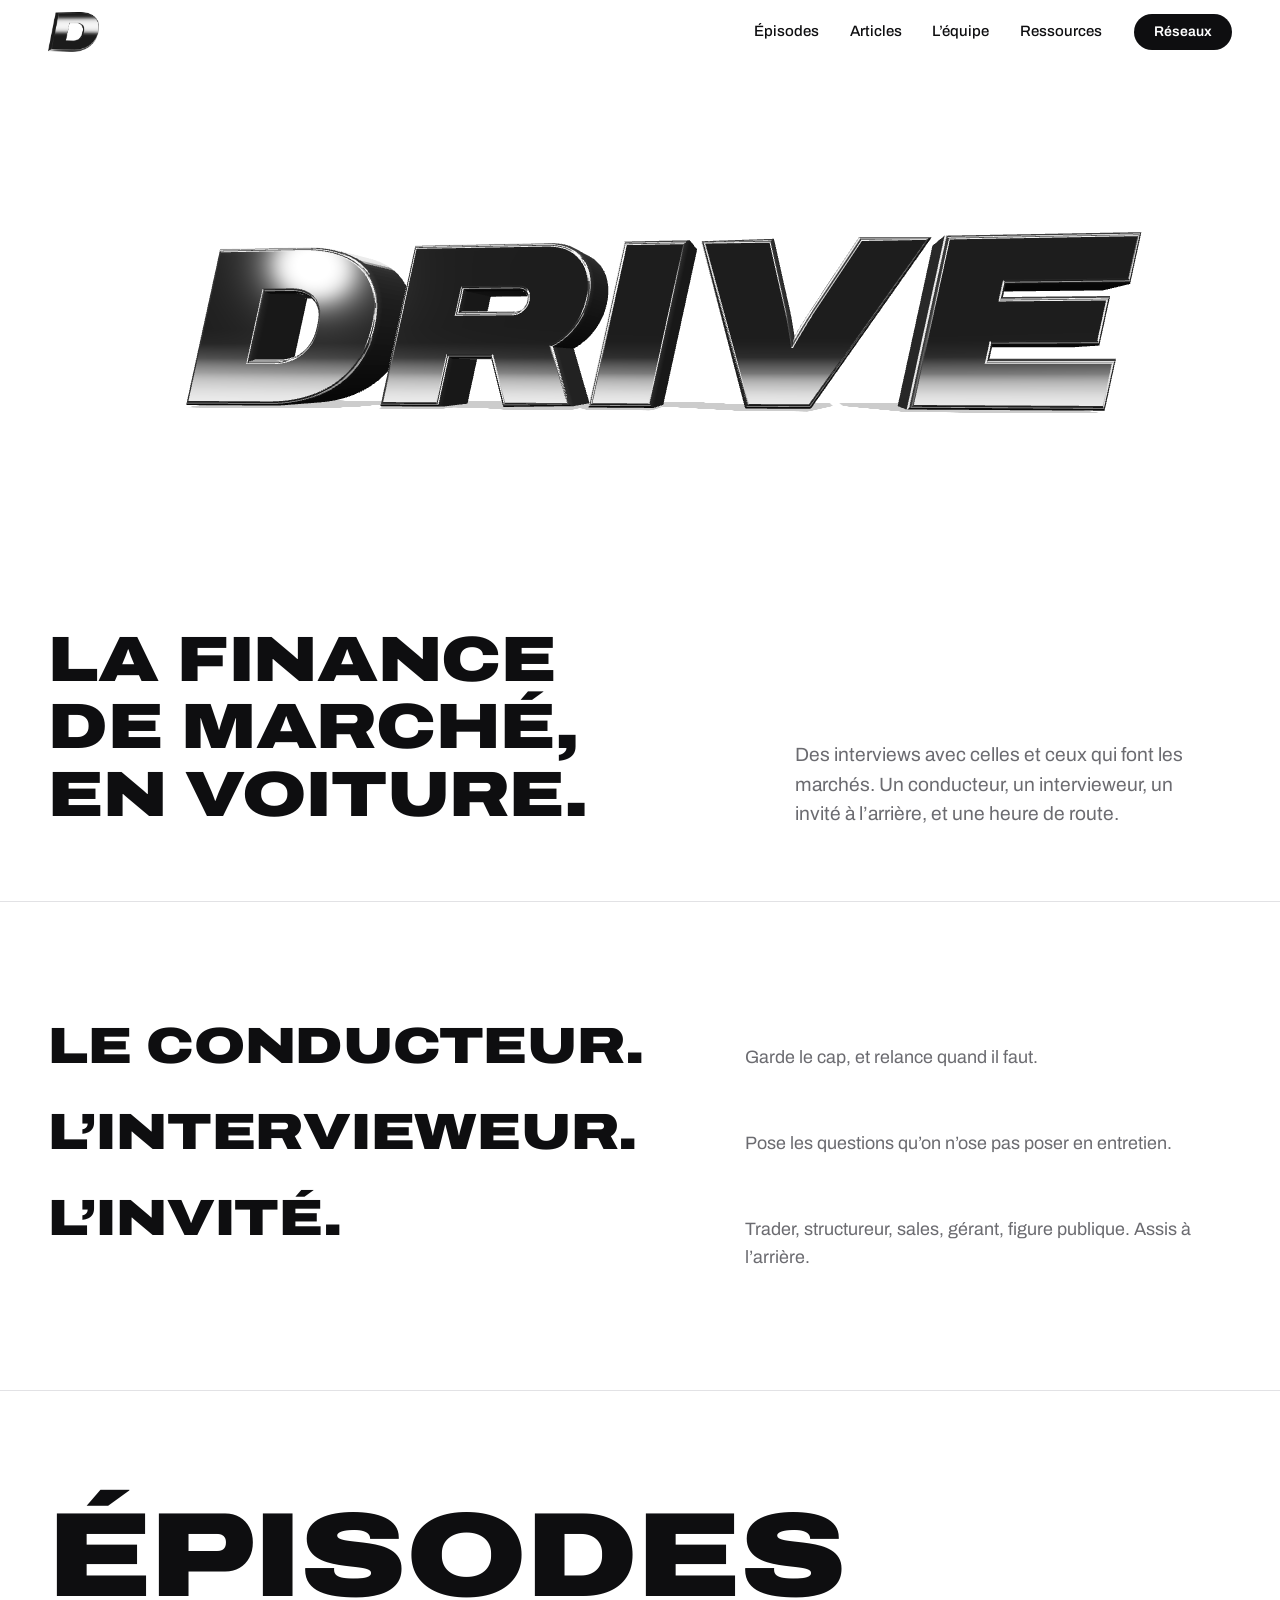
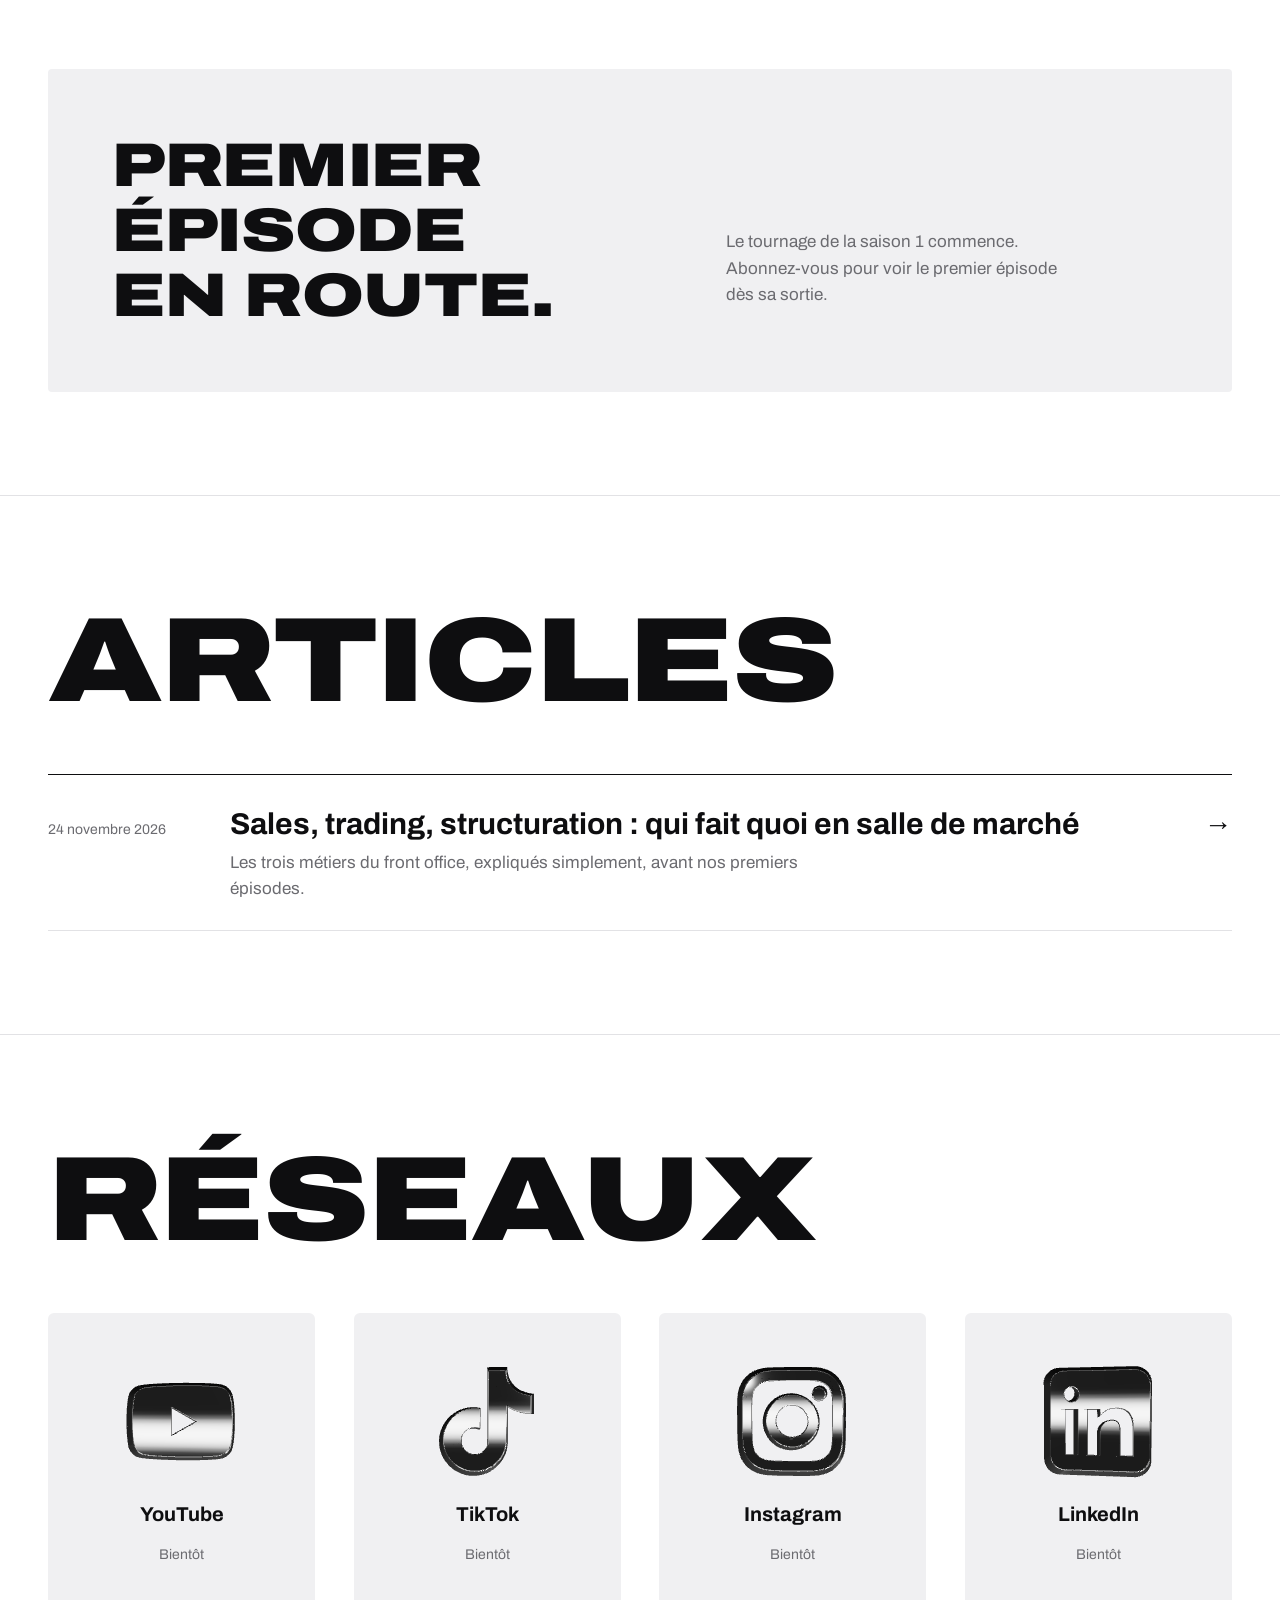
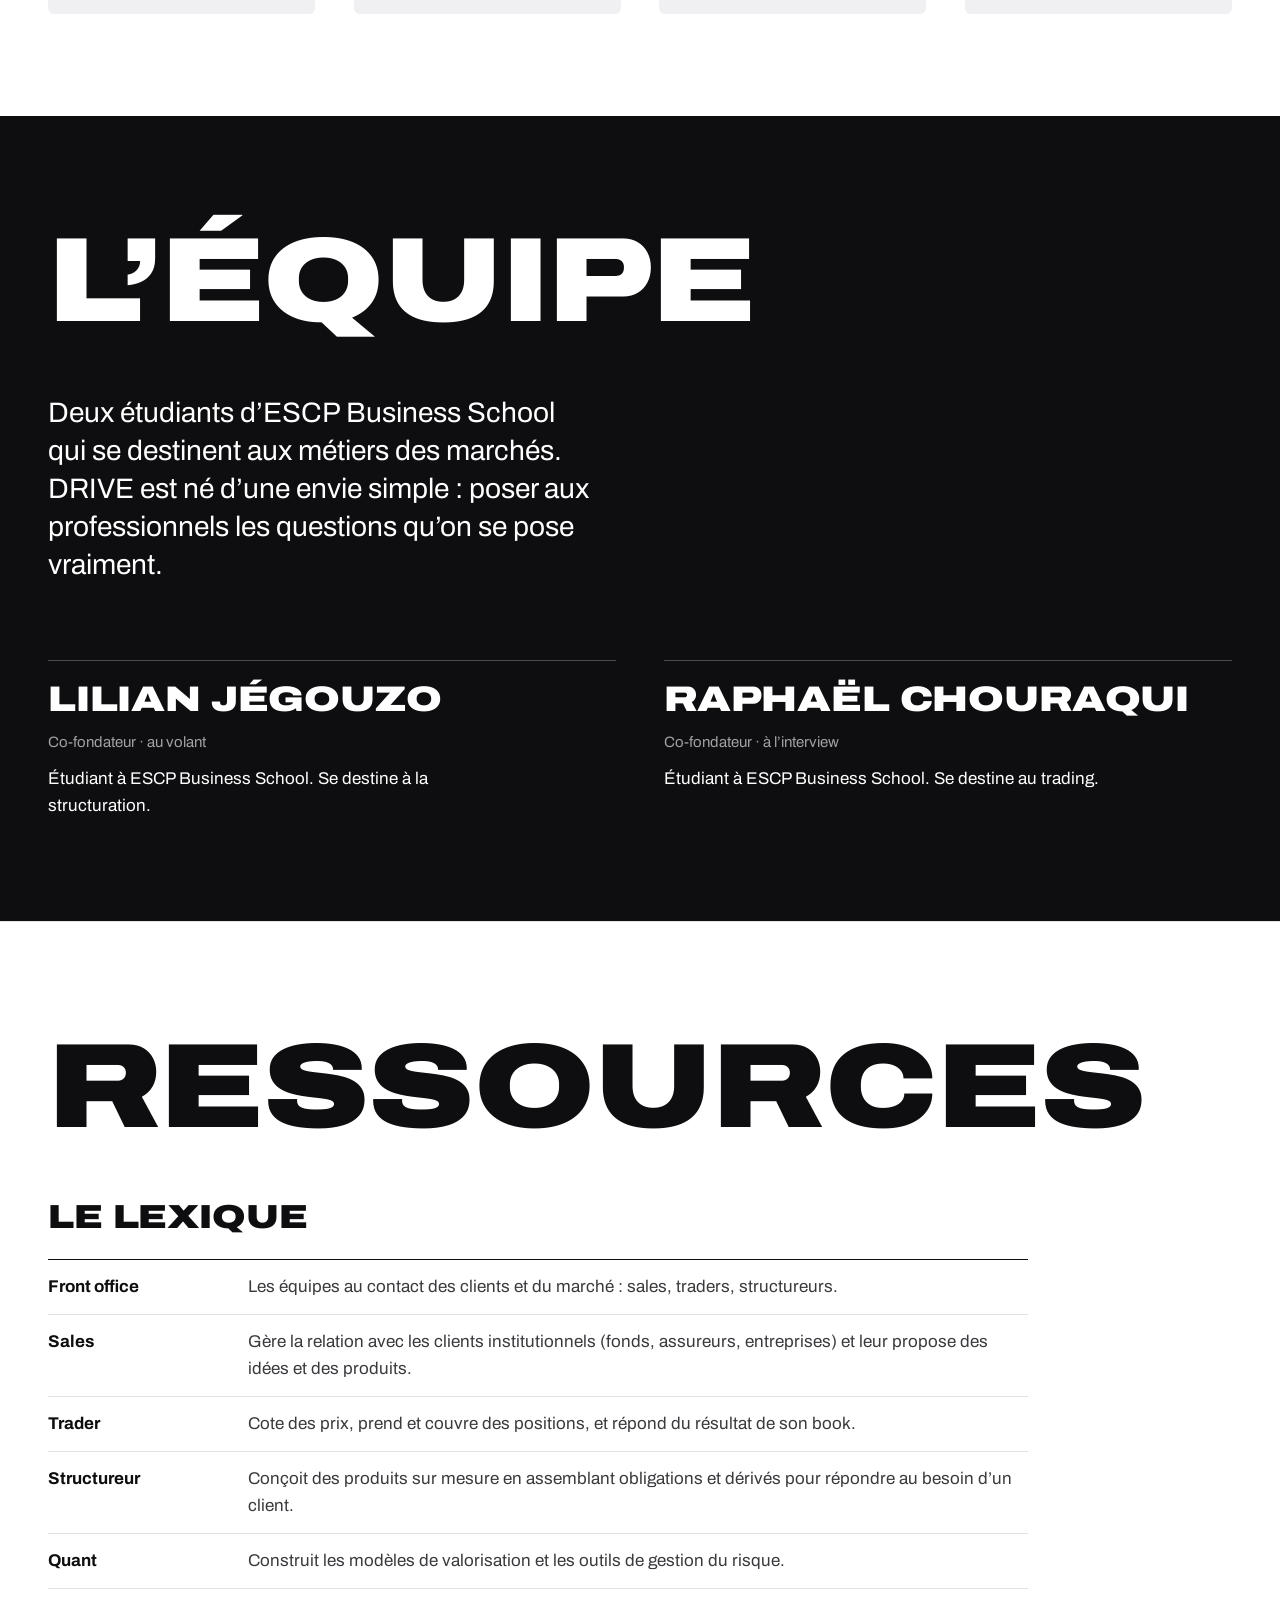
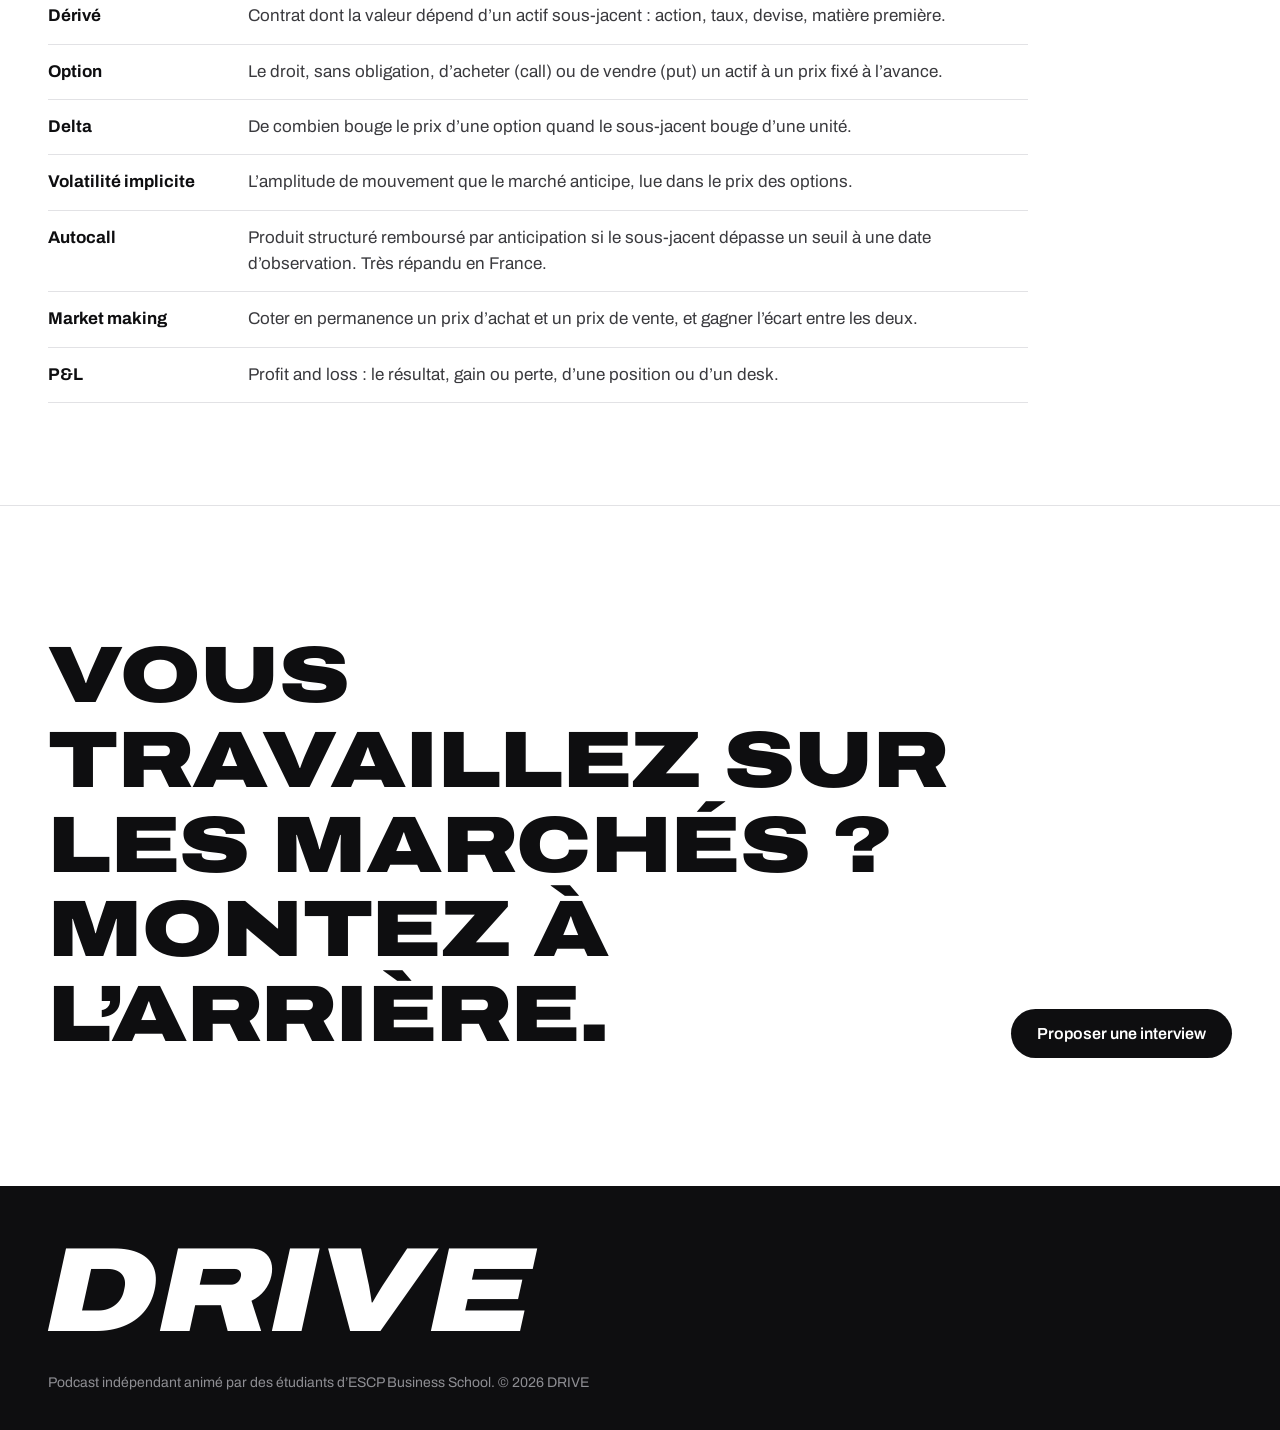
==== commit 0b00b822: "Logos des réseaux en 3D chrome interactifs Co-Authored-By: Claude Opus 5.5 <noreply@anthropic.com> C" ====
--- a/index.html
+++ b/index.html
@@ -116,5 +116,6 @@
 <script src="site.js"></script>
 <script type="importmap">{"imports":{"three":"./assets/vendor/three.module.min.js"}}</script>
 <script type="module" src="hero3d.js"></script>
+<script type="module" src="reseaux3d.js"></script>
 </body>
 </html>
--- a/style.css
+++ b/style.css
@@ -97,15 +97,17 @@
 @media (max-width:820px){.art{grid-template-columns:minmax(0,1fr)}.art-fleche{display:none}}
 
 /* Réseaux */
-.reseaux{display:grid;grid-template-columns:repeat(4,minmax(0,1fr));gap:clamp(16px,3vw,40px)}
-.reseau{display:flex;flex-direction:column;align-items:center;gap:14px;padding:clamp(24px,4vw,48px) 12px;border-radius:6px;background:var(--gris-clair);text-decoration:none;text-align:center;transition:transform .25s,background .25s}
+.reseaux{position:relative;display:grid;grid-template-columns:repeat(4,minmax(0,1fr));gap:clamp(16px,3vw,40px)}
+.reseaux-3d{position:absolute;left:0;top:0;pointer-events:none;z-index:1}
+.reseaux-pret .reseau img{visibility:hidden}
+.reseau{display:flex;flex-direction:column;align-items:center;gap:14px;padding:clamp(24px,4vw,48px) 12px;border-radius:6px;background:var(--gris-clair);text-decoration:none;text-align:center;transition:background .25s;touch-action:pan-y;-webkit-user-select:none;user-select:none;cursor:grab}
+.reseau img{-webkit-user-drag:none}
 .reseau img{height:clamp(64px,10cqi,130px);width:auto;max-width:100%;object-fit:contain}
 .reseau-nom{font-weight:700;font-size:clamp(16px,1.6vw,20px);margin-top:6px}
 .reseau-etat{color:var(--gris);font-size:14px}
-a.reseau[href]:hover{transform:translateY(-4px);background:#E8E8EB}
+a.reseau[href]:hover{background:#E8E8EB;cursor:pointer}
 a.reseau[href] .reseau-etat::after{content:" →"}
-.reseau:not([href]){cursor:default}
-@media (max-width:820px){.reseaux{grid-template-columns:repeat(2,minmax(0,1fr))}.reseau img{height:clamp(56px,16cqi,110px)}}
+@media (max-width:820px){.reseaux{grid-template-columns:repeat(2,minmax(0,1fr))}.reseau img{height:clamp(64px,21cqi,110px)}}
 
 /* Équipe */
 .equipe-intro{font-size:clamp(19px,2.2vw,30px);line-height:1.35;max-width:34ch;margin-bottom:clamp(40px,6vw,80px)}
